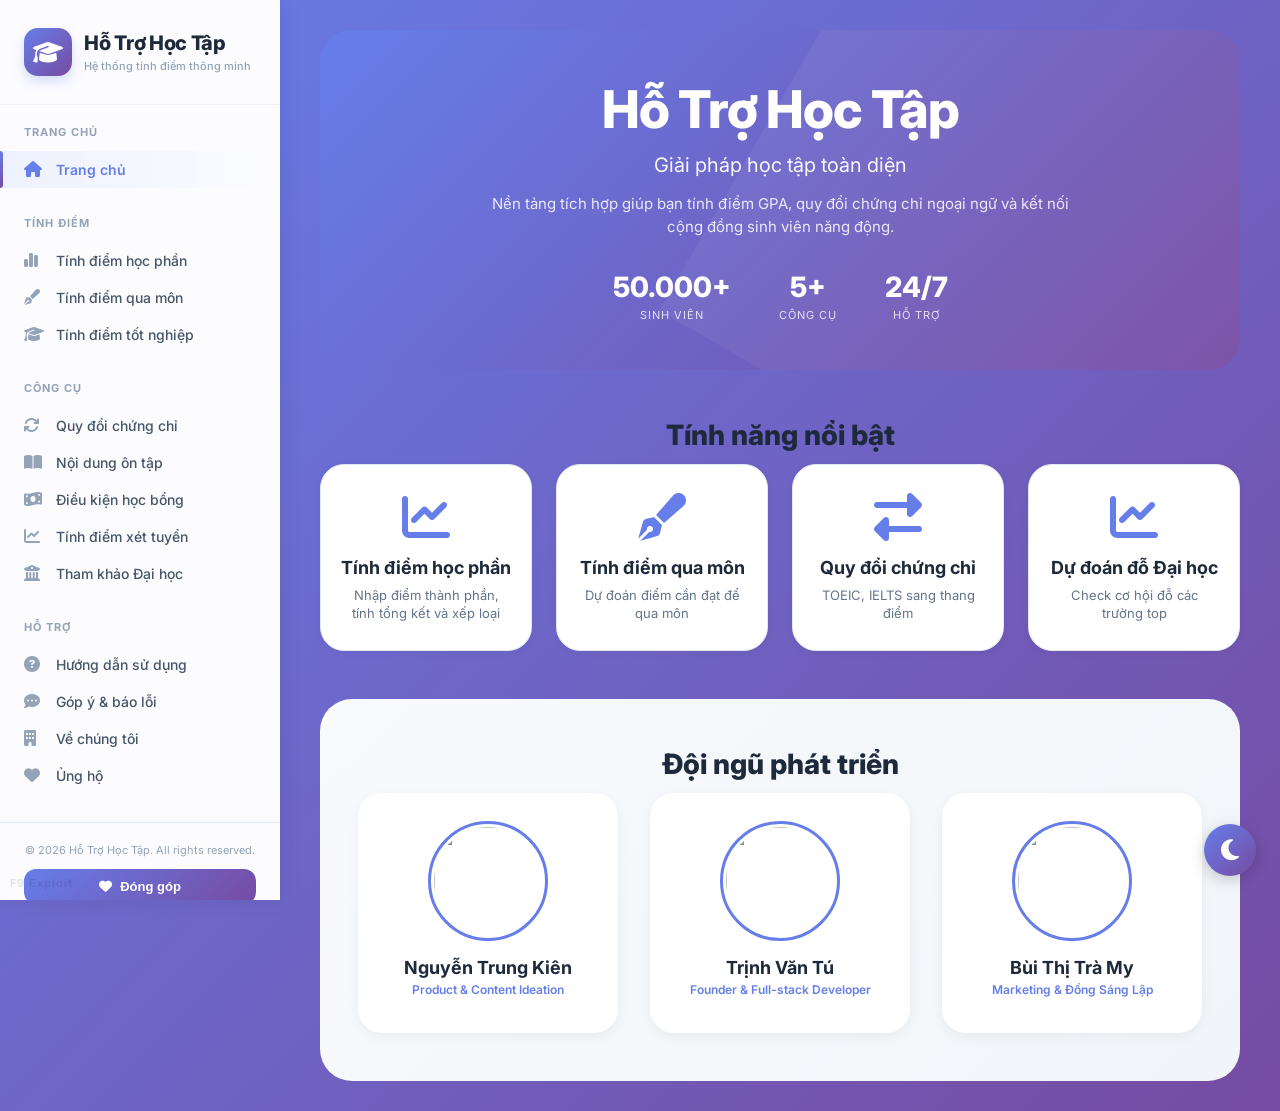
==== index.html @ 331f1c13 "Add files via upload" ====
<!DOCTYPE html>
<html lang="vi">
<head>
    <meta charset="UTF-8">
    <meta name="viewport" content="width=device-width, initial-scale=1.0, user-scalable=yes">
    <title>Hỗ Trợ Học Tập - Hệ thống tính điểm thông minh</title>
    <link href="https://fonts.googleapis.com/css2?family=Inter:wght@300;400;500;600;700;800&display=swap" rel="stylesheet">
    <link rel="stylesheet" href="https://cdnjs.cloudflare.com/ajax/libs/font-awesome/6.4.0/css/all.min.css">
    <link rel="stylesheet" href="style.css">
</head>
<body>

<button class="dark-mode-toggle" id="darkModeToggle">
    <i class="fas fa-moon"></i>
    <i class="fas fa-sun" style="display: none;"></i>
</button>

<div class="mobile-header">
    <button class="hamburger" id="hamburgerBtn"><span></span><span></span><span></span></button>
    <div class="mobile-logo">Hỗ Trợ Học Tập</div>
    <div class="mobile-placeholder"></div>
</div>
<div class="mobile-overlay" id="mobileOverlay"></div>

<div class="app-container">
    <aside class="sidebar">
        <div class="close-sidebar" id="closeSidebar">✕</div>
        <div class="logo">
            <div class="logo-icon"><i class="fas fa-graduation-cap"></i></div>
            <div class="logo-text">
                <h1>Hỗ Trợ Học Tập</h1>
                <p class="logo-sub">Hệ thống tính điểm thông minh</p>
            </div>
        </div>
        
        <div class="nav-group">
            <div class="nav-group-title">TRANG CHỦ</div>
            <nav class="nav-menu">
                <a class="nav-item active" data-tab="tab-home"><span class="nav-icon"><i class="fas fa-home"></i></span><span>Trang chủ</span></a>
            </nav>
        </div>
        <div class="nav-group">
            <div class="nav-group-title">TÍNH ĐIỂM</div>
            <nav class="nav-menu">
                <a class="nav-item" data-tab="tab-hocphan"><span class="nav-icon"><i class="fas fa-chart-simple"></i></span><span>Tính điểm học phần</span></a>
                <a class="nav-item" data-tab="tab-quamon"><span class="nav-icon"><i class="fas fa-pen-fancy"></i></span><span>Tính điểm qua môn</span></a>
                <a class="nav-item" data-tab="tab-totnghiep"><span class="nav-icon"><i class="fas fa-graduation-cap"></i></span><span>Tính điểm tốt nghiệp</span></a>
            </nav>
        </div>
        <div class="nav-group">
            <div class="nav-group-title">CÔNG CỤ</div>
            <nav class="nav-menu">
                <a class="nav-item" data-tab="tab-quydoi"><span class="nav-icon"><i class="fas fa-arrows-rotate"></i></span><span>Quy đổi chứng chỉ</span></a>
                <a class="nav-item" data-tab="tab-ontap"><span class="nav-icon"><i class="fas fa-book-open"></i></span><span>Nội dung ôn tập</span></a>
                <a class="nav-item" data-tab="tab-hocbong"><span class="nav-icon"><i class="fas fa-money-bill-wave"></i></span><span>Điều kiện học bổng</span></a>
                <a class="nav-item" data-tab="tab-dudoan"><span class="nav-icon"><i class="fas fa-chart-line"></i></span><span>Tính điểm xét tuyển</span></a>
                <a class="nav-item" data-tab="tab-daihoc"><span class="nav-icon"><i class="fas fa-university"></i></span><span>Tham khảo Đại học</span></a>
            </nav>
        </div>
        <div class="nav-group">
            <div class="nav-group-title">HỖ TRỢ</div>
            <nav class="nav-menu">
                <a class="nav-item" data-tab="tab-huongdan"><span class="nav-icon"><i class="fas fa-question-circle"></i></span><span>Hướng dẫn sử dụng</span></a>
                <a class="nav-item" data-tab="tab-gopy"><span class="nav-icon"><i class="fas fa-comment-dots"></i></span><span>Góp ý & báo lỗi</span></a>
                <a class="nav-item" data-tab="tab-vechungtoi"><span class="nav-icon"><i class="fas fa-building"></i></span><span>Về chúng tôi</span></a>
                <a class="nav-item" data-tab="tab-ungho"><span class="nav-icon"><i class="fas fa-heart"></i></span><span>Ủng hộ</span></a>
            </nav>
        </div>
        <div class="sidebar-footer">
            <div class="footer-copyright">© 2026 Hỗ Trợ Học Tập. All rights reserved.</div>
            <button class="btn-donate-sidebar" onclick="alert('💖 Cảm ơn bạn đã ủng hộ!')"><i class="fas fa-heart"></i> Đóng góp</button>
        </div>
    </aside>

    <main class="main-content">
        <!-- TAB HOME -->
        <div id="tab-home" class="tab-content active">
            <div class="hero-section">
                <h1 class="hero-title">Hỗ Trợ Học Tập</h1>
                <p class="hero-subtitle">Giải pháp học tập toàn diện</p>
                <p class="hero-desc">Nền tảng tích hợp giúp bạn tính điểm GPA, quy đổi chứng chỉ ngoại ngữ và kết nối cộng đồng sinh viên năng động.</p>
                <div class="hero-stats">
                    <div class="stat-item"><div class="stat-number">50.000+</div><div class="stat-label">SINH VIÊN</div></div>
                    <div class="stat-item"><div class="stat-number">5+</div><div class="stat-label">CÔNG CỤ</div></div>
                    <div class="stat-item"><div class="stat-number">24/7</div><div class="stat-label">HỖ TRỢ</div></div>
                </div>
            </div>
            
            <div class="features-section">
                <h2 class="section-title-center">Tính năng nổi bật</h2>
                <div class="features-grid">
                    <div class="feature-card" data-tab-link="tab-hocphan"><div class="feature-icon"><i class="fas fa-chart-line"></i></div><h3>Tính điểm học phần</h3><p>Nhập điểm thành phần, tính tổng kết và xếp loại</p></div>
                    <div class="feature-card" data-tab-link="tab-quamon"><div class="feature-icon"><i class="fas fa-pen-fancy"></i></div><h3>Tính điểm qua môn</h3><p>Dự đoán điểm cần đạt để qua môn</p></div>
                    <div class="feature-card" data-tab-link="tab-quydoi"><div class="feature-icon"><i class="fas fa-exchange-alt"></i></div><h3>Quy đổi chứng chỉ</h3><p>TOEIC, IELTS sang thang điểm</p></div>
                    <div class="feature-card" data-tab-link="tab-dudoan"><div class="feature-icon"><i class="fas fa-chart-line"></i></div><h3>Dự đoán đỗ Đại học</h3><p>Check cơ hội đỗ các trường top</p></div>
                </div>
            </div>

            <div class="team-section">
                <h2 class="section-title-center">Đội ngũ phát triển</h2>
                <div class="team-grid">
                    <div class="team-card"><img src="https://scontent.fhan15-1.fna.fbcdn.net/v/t39.30808-1/651175714_907260288891613_7156699205291040253_n.jpg?stp=dst-jpg_s200x200_tt6&_nc_cat=102&ccb=1-7&_nc_sid=e99d92&_nc_ohc=cDFGYHRo7zMQ7kNvwFWe05y&_nc_oc=AdoKJVDtwB7TUMMZxAQOSkPeuN4TIeoB0mQxudZhAWpXb3w4FaXOjX_Zp3VVHfDMgrIcojG8fZqZGlQ_qDa5zwjU&_nc_zt=24&_nc_ht=scontent.fhan15-1.fna&_nc_gid=YRfQVCq3AUZjl-p7z-kW3Q&_nc_ss=7b2a8&oh=00_Af7ePcZ5vEPfOSiX1-lakQ_IbRtu5iEgorM0egfWOSjyFQ&oe=69FCE186" class="team-avatar-img"><h3>Nguyễn Trung Kiên</h3><p class="team-role">Product & Content Ideation</p></div>
                    <div class="team-card"><img src="https://cdn.phototourl.com/free/2026-05-07-7763f5a0-f305-4ffc-bb71-c54b46a87729.jpg" class="team-avatar-img"><h3>Trịnh Văn Tú</h3><p class="team-role">Founder & Full-stack Developer</p></div>
                    <div class="team-card"><img src="https://cdn.phototourl.com/free/2026-05-07-f47d9032-4646-4d29-932b-0c3a649940a7.jpg" class="team-avatar-img"><h3>Bùi Thị Trà My</h3><p class="team-role">Marketing & Đồng Sáng Lập</p></div>
                </div>
            </div>
        </div>

        <!-- TAB TÍNH ĐIỂM HỌC PHẦN -->
        <div id="tab-hocphan" class="tab-content">
            <div class="content-card">
                <h2 class="section-title"><i class="fas fa-chart-simple"></i> Tính điểm học phần</h2>
                <div class="form-row"><div class="form-group"><label class="form-label">Chọn thang điểm</label><select class="form-select" id="hocphanGradeScale"><option value="9">Thang điểm 9 cấp</option><option value="5">Thang điểm 5 cấp</option><option value="3">Thang điểm 3 cấp</option></select></div></div>
                <table class="score-table"><thead><tr><th>Loại điểm</th><th>Trọng số</th><th>Điểm (0-10)</th><th>Đóng góp</th></tr></thead><tbody id="hocphanTableBody"><tr><td>Điểm 1</td><td class="weight-cell-hp">5%</td><td><input type="number" step="0.1" min="0" max="10" class="score-input-hp" data-index="0"></td><td class="contribution-cell-hp">-</td></tr><tr><td>Điểm 2</td><td class="weight-cell-hp">5%</td><td><input type="number" step="0.1" min="0" max="10" class="score-input-hp" data-index="1"></td><td class="contribution-cell-hp">-</td></tr><tr><td>Điểm 3</td><td class="weight-cell-hp">30%</td><td><input type="number" step="0.1" min="0" max="10" class="score-input-hp" data-index="2"></td><td class="contribution-cell-hp">-</td></tr><tr><td>Điểm 4</td><td class="weight-cell-hp">60%</td><td><input type="number" step="0.1" min="0" max="10" class="score-input-hp" data-index="3"></td><td class="contribution-cell-hp">-</td></tr></tbody></table>
                <button class="btn-reset" id="resetHocPhanBtn"><i class="fas fa-undo-alt"></i> Đặt lại</button>
                <div class="result-container"><div class="result-card"><div class="result-label">Điểm tổng kết</div><div class="result-value" id="hocphanFinalScore">--</div></div><div class="result-card"><div class="result-label">Xếp loại</div><div class="result-value" id="hocphanGradeLetter">--</div></div><div class="result-card"><div class="result-label">Thang điểm 4</div><div class="result-value" id="hocphanGrade4">--</div></div></div>
                <div class="warning-message" id="hpWarningMsg"></div>
                <div class="reference-table"><h4>Thang đang dùng</h4><table class="grade-reference"><thead><tr><th>Khoảng</th><th>Chữ</th><th>Thang 4</th></tr></thead><tbody id="hocphanGradeTableBody"></tbody></table></div>
            </div>
        </div>

        <!-- TAB TÍNH ĐIỂM QUA MÔN -->
        <div id="tab-quamon" class="tab-content">
            <div class="content-card">
                <h2 class="section-title"><i class="fas fa-pen-fancy"></i> Tính điểm qua môn</h2>
                <div class="form-row"><div class="form-group"><label class="form-label">Chọn cấu trúc trọng số</label><select class="form-select" id="weightStructure"><option value="5,5,30,60">5 - 5 - 30 - 60</option><option value="10,10,30,50">10 - 10 - 30 - 50</option><option value="15,15,30,40">15 - 15 - 30 - 40</option><option value="20,20,20,40">20 - 20 - 20 - 40</option></select></div></div>
                <table class="score-table"><thead><tr><th>Loại điểm</th><th>Trọng số</th><th>Điểm (0-10)</th><th>Đóng góp</th></tr></thead><tbody><tr><td>Điểm 1</td><td class="weight-cell">5%</td><td><input type="number" step="0.1" min="0" max="10" class="score-input" data-index="0"></td><td class="contribution-cell">-</td></tr><tr><td>Điểm 2</td><td class="weight-cell">5%</td><td><input type="number" step="0.1" min="0" max="10" class="score-input" data-index="1"></td><td class="contribution-cell">-</td></tr><tr><td>Điểm 3</td><td class="weight-cell">30%</td><td><input type="number" step="0.1" min="0" max="10" class="score-input" data-index="2"></td><td class="contribution-cell">-</td></tr><tr><td>Điểm cuối kỳ</td><td class="weight-cell">60%</td><td><input type="number" step="0.1" min="0" max="10" class="score-input" data-index="3"></td><td class="contribution-cell">-</td></tr></tbody></table>
                <button class="btn-reset" id="resetBtn"><i class="fas fa-undo-alt"></i> Đặt lại</button>
                <div class="result-container"><div class="result-card"><div class="result-label">Điểm tổng kết</div><div class="result-value" id="finalScore">--</div></div><div class="result-card"><div class="result-label">Xếp loại</div><div class="result-value" id="gradeLetter">--</div></div><div class="result-card"><div class="result-label">Thang điểm 4</div><div class="result-value" id="grade4">--</div></div></div>
                <div class="reference-table"><h4>Thang điểm tham khảo</h4><table class="grade-reference"><thead><tr><th>Khoảng</th><th>Chữ</th><th>Thang 4</th></tr></thead><tbody id="gradeTableBody"></tbody></table></div>
                <div class="ad-section"><p><i class="fas fa-code"></i> Được phát triển bởi F9 Exploit Team</p></div>
            </div>
        </div>

        <!-- TAB TÍNH ĐIỂM TỐT NGHIỆP -->
        <div id="tab-totnghiep" class="tab-content">
            <div class="content-card">
                <h2 class="section-title"><i class="fas fa-graduation-cap"></i> Tính điểm tốt nghiệp</h2>
                <div class="info-box"><i class="fas fa-info-circle"></i> Hệ thống xét tốt nghiệp theo tín chỉ tích lũy</div>
                <div class="form-row"><div class="form-group"><label>Số tín chỉ đã tích lũy</label><input type="number" id="accumulatedCredits" class="form-input" placeholder="VD: 120"></div><div class="form-group"><label>Điểm TB tích lũy</label><input type="number" step="0.01" id="accumulatedGPA" class="form-input" placeholder="VD: 3.2"></div><div class="form-group"><label>Số tín chỉ còn lại</label><input type="number" id="remainingCredits" class="form-input" placeholder="VD: 30"></div><div class="form-group"><label>Điểm dự kiến các môn còn lại</label><input type="number" step="0.1" id="expectedScore" class="form-input" placeholder="0-10"></div></div>
                <button class="btn-calculate" id="calcGraduationBtn"><i class="fas fa-calculator"></i> Tính điểm tốt nghiệp</button>
                <div class="graduation-result"><div class="result-row">Điểm tốt nghiệp dự kiến: <strong id="graduationScore">--</strong></div><div class="result-row">Xếp loại tốt nghiệp: <strong id="graduationRank">--</strong></div></div>
            </div>
        </div>

        <!-- TAB QUY ĐỔI CHỨNG CHỈ -->
        <div id="tab-quydoi" class="tab-content">
            <div class="content-card">
                <h2 class="section-title"><i class="fas fa-exchange-alt"></i> Quy đổi chứng chỉ</h2>
                <div class="form-row"><div class="form-group"><label>Từ loại chứng chỉ</label><select id="fromCert" class="form-select"><option value="toeic">TOEIC</option><option value="ielts">IELTS</option></select></div><div class="form-group"><label>Điểm số</label><input type="number" id="certScore" class="form-input" placeholder="Nhập điểm"></div></div>
                <button class="btn-convert" id="convertBtn"><i class="fas fa-sync-alt"></i> Quy đổi</button>
                <div class="convert-result" id="convertResult" style="margin-top: 20px;"></div>
            </div>
        </div>

        <!-- TAB NỘI DUNG ÔN TẬP -->
        <div id="tab-ontap" class="tab-content">
            <div class="content-card">
                <h2 class="section-title"><i class="fas fa-book-open"></i> Nội dung ôn tập</h2>
                <div class="subject-grid"><div class="subject-item"><div class="subject-icon"><i class="fas fa-calculator"></i></div><h3>Toán cao cấp</h3><p>Đạo hàm, tích phân, ma trận</p><button class="btn-view" data-syllabus="math">Xem đề cương</button></div><div class="subject-item"><div class="subject-icon"><i class="fab fa-python"></i></div><h3>Lập trình Python</h3><p>Cú pháp, OOP, thư viện</p><button class="btn-view" data-syllabus="python">Xem đề cương</button></div><div class="subject-item"><div class="subject-icon"><i class="fas fa-network-wired"></i></div><h3>Mạng máy tính</h3><p>OSI, TCP/IP, routing</p><button class="btn-view" data-syllabus="network">Xem đề cương</button></div></div>
            </div>
        </div>

        <!-- TAB ĐIỀU KIỆN HỌC BỔNG -->
        <div id="tab-hocbong" class="tab-content">
            <div class="content-card">
                <h2 class="section-title"><i class="fas fa-money-bill-wave"></i> Điều kiện học bổng</h2>
                <div class="form-row"><div class="form-group"><label>Nhập GPA của bạn</label><input type="number" step="0.1" id="gpaFilter" class="form-input" placeholder="VD: 3.2"></div></div>
                <button class="btn-submit" id="checkScholarshipBtn"><i class="fas fa-search"></i> Kiểm tra học bổng</button>
                <div id="scholarshipResult" style="margin-top: 20px;"></div>
            </div>
        </div>

         <!-- TAB DỰ ĐOÁN ĐẠI HỌC - TỰ ĐỘNG HIỆN TỈ LỆ -->
<div id="tab-dudoan" class="tab-content">
    <div class="content-card">
        <h2 class="section-title"><i class="fas fa-chart-line"></i> 🔮 Dự đoán đỗ Đại học 2026</h2>
        <div class="info-box"><i class="fas fa-bolt"></i> Nhập điểm thi của bạn → Hệ thống sẽ tự động tính tỉ lệ đỗ cho từng ngành</div>
        
        <div class="form-row">
            <div class="form-group">
                <label class="form-label"><i class="fas fa-university"></i> Chọn khu vực</label>
                <select id="filterRegion" class="form-select">
                    <option value="all">🌍 Tất cả</option>
                    <option value="mb">🏔️ Miền Bắc</option>
                    <option value="mt">🏖️ Miền Trung</option>
                    <option value="mn">🌴 Miền Nam</option>
                </select>
            </div>
            <div class="form-group">
                <label class="form-label"><i class="fas fa-search"></i> Chọn trường đại học</label>
                <select id="filterUniversity" class="form-select">
                    <option value="all">-- Chọn trường --</option>
                </select>
            </div>
            <div class="form-group">
                <label class="form-label"><i class="fas fa-chart-simple"></i> Điểm thi của bạn (thang 30)</label>
                <input type="number" id="userScore" step="0.1" class="form-input" placeholder="VD: 28.5" value="">
            </div>
        </div>
        
        <div class="form-row">
            <div class="form-group">
                <label class="form-label"><i class="fas fa-calendar"></i> Năm tham khảo</label>
                <select id="admissionYear" class="form-select">
                    <option value="2025">Năm 2025</option>
                    <option value="2024">Năm 2024</option>
                    <option value="2023">Năm 2023</option>
                </select>
            </div>
            <div class="form-group">
                <label class="form-label"><i class="fas fa-robot"></i> Phương thức xét tuyển</label>
                <select id="admissionType" class="form-select">
                    <option value="THPT">Xét điểm THPT (thang 30)</option>
                    <option value="HSA">Xét HSA (thang 150)</option>
                    <option value="TSA">Xét TSA (thang 100)</option>
                </select>
            </div>
            <div class="form-group">
                <label class="form-label"><i class="fas fa-sliders-h"></i> Độ nhạy dự đoán</label>
                <select id="sensitivity" class="form-select">
                    <option value="strict">🔴 Nghiêm ngặt (khó đỗ hơn)</option>
                    <option value="normal" selected="selected">🟡 Bình thường</option>
                    <option value="loose">🟢 Thoáng (dễ đỗ hơn)</option>
                </select>
            </div>
        </div>
        
        <!-- Hiển thị kết quả theo thời gian thực -->
        <div id="predictionResult" style="margin-top: 24px;">
            <div class="result-header" style="background: linear-gradient(135deg, #667eea, #764ba2); padding: 15px 20px; border-radius: 20px; color: white; margin-bottom: 20px;">
                <div style="display: flex; justify-content: space-between; align-items: center; flex-wrap: wrap;">
                    <div>
                        <i class="fas fa-chart-line" style="font-size: 24px; margin-right: 10px;"></i>
                        <span style="font-weight: 600;">KẾT QUẢ DỰ ĐOÁN</span>
                    </div>
                    <div id="scoreDisplayHeader">
                        <i class="fas fa-star"></i> Chưa nhập điểm
                    </div>
                </div>
            </div>
            <div id="predictionList" class="prediction-list">
                <div style="text-align: center; padding: 40px; color: #94a3b8;">
                    <i class="fas fa-magic" style="font-size: 48px; margin-bottom: 15px; display: block;"></i>
                    Vui lòng chọn trường và nhập điểm để xem dự đoán
                </div>
            </div>
        </div>
        
        <div class="tip-box" style="margin-top: 16px;">
            <i class="fas fa-info-circle"></i> 
            💡 <strong>Hướng dẫn:</strong> Chọn trường → Nhập điểm → Hệ thống tự động tính tỉ lệ đỗ cho tất cả ngành.<br>
            📊 <strong>Tỉ lệ đỗ được tính dựa trên:</strong> Chênh lệch điểm, độ khó của ngành, và xu hướng điểm chuẩn các năm.
        </div>
        </div>
        </div>
        <!-- TAB THAM KHẢO ĐẠI HỌC -->
        <div id="tab-daihoc" class="tab-content">
            <div class="content-card">
                <h2 class="section-title"><i class="fas fa-university"></i> Tham khảo điểm chuẩn Đại học</h2>
                <div class="form-row"><div class="form-group"><label>Tìm kiếm trường</label><input type="text" id="searchTruong" class="form-input" placeholder="Nhập tên trường..."></div><div class="form-group"><label>Khu vực</label><select id="filterKhuVuc" class="form-select"><option value="all">Tất cả</option><option value="mb">Miền Bắc</option><option value="mt">Miền Trung</option><option value="mn">Miền Nam</option></select></div></div>
                <div class="school-list" id="schoolList"></div>
                <div id="schoolDetail" style="display: none;"><div class="detail-header"><button class="btn-back" id="backToList"><i class="fas fa-arrow-left"></i> Quay lại</button><h3 id="detailSchoolName" style="margin-top: 8px;"></h3></div><div id="detailContent"></div></div>
            </div>
        </div>

        <!-- TAB HƯỚNG DẪN -->
        <div id="tab-huongdan" class="tab-content">
            <div class="content-card">
                <h2 class="section-title"><i class="fas fa-question-circle"></i> Hướng dẫn sử dụng</h2>
                <div class="guide-content"><h3>📖 Hướng dẫn nhanh</h3><ol><li><i class="fas fa-check-circle" style="color: #10b981;"></i> Chọn thang điểm phù hợp</li><li><i class="fas fa-check-circle" style="color: #10b981;"></i> Nhập điểm vào các ô tương ứng</li><li><i class="fas fa-check-circle" style="color: #10b981;"></i> Hệ thống sẽ tự động tính kết quả</li></ol><div class="tip-box"><i class="fas fa-lightbulb"></i> Bấm "Đặt lại" để xóa toàn bộ điểm đã nhập</div></div>
            </div>
        </div>

        <!-- TAB GÓP Ý -->
        <div id="tab-gopy" class="tab-content">
            <div class="content-card">
                <h2 class="section-title"><i class="fas fa-comment-dots"></i> Góp ý & báo lỗi</h2>
                <div class="feedback-form"><div class="form-group"><label>Họ tên (tùy chọn)</label><input type="text" id="fbName" class="form-input" placeholder="Nhập họ tên của bạn"></div><div class="form-group"><label>Email <span style="color: #ef4444;">*</span></label><input type="email" id="fbEmail" class="form-input" placeholder="your@email.com"></div><div class="form-group"><label>Loại phản hồi</label><select id="fbType" class="form-select"><option>Góp ý cải thiện</option><option>Báo lỗi hệ thống</option><option>Đề xuất tính năng</option></select></div><div class="form-group"><label>Nội dung <span style="color: #ef4444;">*</span></label><textarea id="fbContent" rows="4" class="form-textarea" placeholder="Vui lòng mô tả chi tiết..."></textarea></div><button class="btn-submit" id="sendFeedbackBtn"><i class="fas fa-paper-plane"></i> Gửi góp ý</button></div>
            </div>
        </div>

        <!-- TAB VỀ CHÚNG TÔI -->
        <div id="tab-vechungtoi" class="tab-content">
            <div class="content-card">
                <h2 class="section-title"><i class="fas fa-building"></i> Về chúng tôi</h2>
                <div class="about-content"><div class="about-logo"><i class="fas fa-graduation-cap"></i> Hỗ Trợ Học Tập</div><p>Hệ thống tính điểm và hỗ trợ học tập dành cho sinh viên Việt Nam.</p><p>Với sứ mệnh giúp sinh viên dễ dàng theo dõi kết quả học tập, dự báo điểm và tối ưu lộ trình học.</p><div class="team-info"><h4>📞 Liên hệ với chúng tôi</h4><a href="mailto:trinhvantu1210@gmail.com" class="contact-link"><div class="contact-item"><span class="contact-icon"><i class="fas fa-envelope"></i></span><span><strong>Email:</strong> trinhvantu1210@gmail.com</span></div></a><a href="https://zalo.me/0374145003" target="_blank" class="contact-link"><div class="contact-item"><span class="contact-icon"><i class="fab fa-snapchat"></i></span><span><strong>Zalo:</strong> 0374.145.003</span></div></a><a href="tel:0769100185" class="contact-link"><div class="contact-item"><span class="contact-icon"><i class="fas fa-phone"></i></span><span><strong>Điện thoại:</strong> 0769.100.185</span></div></a></div><div class="dev-info"><p><i class="fas fa-code"></i> Phát triển bởi <strong>F9 Team</strong></p><p>© 2026 Hỗ Trợ Học Tập - All rights reserved</p></div></div>
            </div>
        </div>

        <!-- TAB ỦNG HỘ - CHỈ HIỆN QR -->
        <div id="tab-ungho" class="tab-content">
            <div class="content-card">
                <h2 class="section-title"><i class="fas fa-heart"></i> Ủng hộ phát triển</h2>
                <div class="donate-content">
                    <div class="donate-icon"><i class="fas fa-hand-holding-heart"></i></div>
                    <p>Ủng hộ chúng tôi để phát triển thêm nhiều tính năng mới!</p>
                    <p style="font-size: 13px; color: #666; margin-top: 8px;">Mọi đóng góp của bạn sẽ giúp duy trì và phát triển hệ thống tốt hơn 💖</p>
                    
                    <div class="donate-buttons">
                        <button class="btn-donate-qr" onclick="showQRCodeInTab('momo')"><i class="fas fa-mobile-alt"></i> Momo</button>
                        <button class="btn-donate-qr" onclick="showQRCodeInTab('bank')"><i class="fas fa-university"></i> Chuyển khoản</button>
                        <button class="btn-donate-qr" onclick="showQRCodeInTab('viettelpay')"><i class="fas fa-phone"></i> ViettelPay</button>
                    </div>
                    
                    <div id="qrDisplayArea" style="display: none; margin-top: 24px; padding: 20px; background: #f8fafc; border-radius: 20px; animation: fadeInUp 0.3s ease;">
                        <div style="text-align: center;">
                            <img id="qrCodeImageTab" src="" alt="QR Code" style="width: 220px; height: 220px; object-fit: contain; margin: 10px auto; border-radius: 16px;">
                            <p id="qrInfoTab" style="margin-top: 15px; font-size: 13px; color: #64748b;"></p>
                        </div>
                    </div>
                </div>
            </div>
        </div>
    </main>
</div>

<div id="syllabusModal" class="modal"><div class="modal-content"><span class="close-modal">&times;</span><div id="modalContent"></div></div></div>
<!-- MODAL WELCOME POPUP -->
<div id="welcomeModal" class="welcome-modal">
    <div class="welcome-modal-content">
        <button class="welcome-close" onclick="closeWelcome()">&times;</button>
        <div class="welcome-icon">
            <i class="fas fa-graduation-cap"></i>
        </div>
        <h2>Chào mừng bạn đến với</h2>
        <h1 class="welcome-title">Hỗ Trợ Học Tập</h1>
        <p class="welcome-desc">Hệ thống tính điểm thông minh dành cho sinh viên Việt Nam</p>
        
        <div class="welcome-features">
            <div class="welcome-feature">
                <i class="fas fa-chart-line"></i>
                <span>Tính điểm học phần</span>
            </div>
            <div class="welcome-feature">
                <i class="fas fa-exchange-alt"></i>
                <span>Quy đổi chứng chỉ</span>
            </div>
            <div class="welcome-feature">
                <i class="fas fa-university"></i>
                <span>Dự đoán đỗ Đại học</span>
            </div>
            <div class="welcome-feature">
                <i class="fas fa-moon"></i>
                <span>Chế độ tối</span>
            </div>
        </div>
        
        <div class="welcome-buttons">
            <button class="welcome-btn primary" onclick="closeWelcome()">
                <i class="fas fa-rocket"></i> Bắt đầu trải nghiệm
            </button>
            <button class="welcome-btn secondary" onclick="dontShowAgain()">
                <i class="fas fa-check-circle"></i> Không hiển thị lại
            </button>
        </div>
        
        <p class="welcome-note">✨ Công cụ miễn phí dành cho sinh viên</p>
    </div>
</div>
<script src="data.js"></script>
<script src="script.js"></script>

</body>

</html>
---- style.css ----
* {
    margin: 0;
    padding: 0;
    box-sizing: border-box;
}

body {
    font-family: 'Inter', sans-serif;
    background: linear-gradient(135deg, #667eea 0%, #764ba2 100%);
    min-height: 100vh;
    overflow-x: hidden;
}

.app-container {
    display: flex;
    min-height: 100vh;
}

/* ========= SIDEBAR ========= */
.sidebar {
    width: 280px;
    background: rgba(255, 255, 255, 0.98);
    backdrop-filter: blur(10px);
    box-shadow: 2px 0 20px rgba(0, 0, 0, 0.08);
    display: flex;
    flex-direction: column;
    position: fixed;
    height: 100vh;
    overflow-y: auto;
    z-index: 100;
    transition: all 0.3s ease;
}

.sidebar .logo {
    display: flex;
    align-items: center;
    gap: 12px;
    padding: 28px 24px;
    border-bottom: 1px solid #f0f0f0;
    margin-bottom: 20px;
}

.logo-icon {
    width: 48px;
    height: 48px;
    background: linear-gradient(135deg, #667eea, #764ba2);
    border-radius: 14px;
    display: flex;
    align-items: center;
    justify-content: center;
    box-shadow: 0 6px 12px rgba(102, 126, 234, 0.25);
}

.logo-icon i {
    font-size: 24px;
    color: white;
}

.logo-text h1 {
    font-size: 20px;
    font-weight: 800;
    color: #1e293b;
    margin: 0;
    letter-spacing: -0.3px;
}

.logo-text .logo-sub {
    font-size: 11px;
    color: #94a3b8;
    margin-top: 4px;
    font-weight: 500;
}

.nav-group {
    margin-bottom: 28px;
}

.nav-group-title {
    font-size: 11px;
    font-weight: 700;
    color: #94a3b8;
    letter-spacing: 1px;
    padding: 0 24px;
    margin-bottom: 12px;
    text-transform: uppercase;
}

.nav-item {
    display: flex;
    align-items: center;
    gap: 12px;
    padding: 10px 24px;
    color: #475569;
    text-decoration: none;
    font-size: 14px;
    font-weight: 500;
    transition: all 0.2s ease;
    position: relative;
    cursor: pointer;
}

.nav-item i {
    width: 20px;
    font-size: 16px;
    color: #94a3b8;
    transition: all 0.2s;
}

.nav-item:hover {
    background: #f1f5f9;
    color: #667eea;
}

.nav-item:hover i {
    color: #667eea;
}

.nav-item.active {
    background: linear-gradient(90deg, #eef2ff, transparent);
    color: #667eea;
    font-weight: 600;
}

.nav-item.active i {
    color: #667eea;
}

.nav-item.active::before {
    content: '';
    position: absolute;
    left: 0;
    top: 0;
    height: 100%;
    width: 3px;
    background: linear-gradient(135deg, #667eea, #764ba2);
    border-radius: 0 3px 3px 0;
}

.sidebar-footer {
    margin-top: auto;
    padding: 20px 24px;
    border-top: 1px solid #e2e8f0;
}

.footer-copyright {
    font-size: 11px;
    color: #94a3b8;
    text-align: center;
    margin-bottom: 12px;
}

.btn-donate-sidebar {
    width: 100%;
    background: linear-gradient(135deg, #667eea, #764ba2);
    color: white;
    border: none;
    padding: 10px;
    border-radius: 12px;
    font-size: 13px;
    font-weight: 600;
    cursor: pointer;
    transition: all 0.3s;
    display: flex;
    align-items: center;
    justify-content: center;
    gap: 8px;
}

.btn-donate-sidebar:hover {
    transform: translateY(-2px);
    box-shadow: 0 5px 15px rgba(102, 126, 234, 0.3);
}

/* ========= MAIN CONTENT ========= */
.main-content {
    flex: 1;
    margin-left: 280px;
    padding: 30px 40px;
}

/* ========= TAB CONTENT ========= */
.tab-content {
    display: none;
    animation: fadeInUp 0.4s ease;
}

.tab-content.active {
    display: block;
}

@keyframes fadeInUp {
    from {
        opacity: 0;
        transform: translateY(20px);
    }
    to {
        opacity: 1;
        transform: translateY(0);
    }
}

/* ========= CONTENT CARDS ========= */
.content-card {
    background: white;
    border-radius: 24px;
    padding: 32px;
    box-shadow: 0 10px 25px -5px rgba(0, 0, 0, 0.05), 0 8px 10px -6px rgba(0, 0, 0, 0.02);
    transition: transform 0.3s, box-shadow 0.3s;
}

.content-card:hover {
    transform: translateY(-2px);
    box-shadow: 0 20px 40px -12px rgba(0, 0, 0, 0.1);
}

.section-title {
    font-size: 24px;
    font-weight: 700;
    color: #1e293b;
    margin-bottom: 28px;
    padding-bottom: 15px;
    border-bottom: 2px solid #e2e8f0;
    position: relative;
}

.section-title i {
    color: #667eea;
    margin-right: 10px;
}

.section-title::after {
    content: '';
    position: absolute;
    bottom: -2px;
    left: 0;
    width: 70px;
    height: 2px;
    background: linear-gradient(90deg, #667eea, #764ba2);
}

/* ========= FORM STYLES ========= */
.form-row {
    display: grid;
    grid-template-columns: repeat(auto-fit, minmax(250px, 1fr));
    gap: 24px;
    margin-bottom: 32px;
}

.form-group {
    display: flex;
    flex-direction: column;
    gap: 8px;
}

.form-label {
    font-size: 13px;
    font-weight: 600;
    color: #475569;
}

.form-select, .form-input, .form-textarea {
    padding: 12px 16px;
    border: 1.5px solid #e2e8f0;
    border-radius: 14px;
    font-size: 14px;
    font-family: 'Inter', sans-serif;
    transition: all 0.2s;
    background: white;
}

.form-select:focus, .form-input:focus, .form-textarea:focus {
    outline: none;
    border-color: #667eea;
    box-shadow: 0 0 0 3px rgba(102, 126, 234, 0.1);
}

/* ========= TABLE STYLES ========= */
.score-table-container {
    margin: 28px 0;
}

.score-table-container h3 {
    font-size: 16px;
    font-weight: 600;
    color: #334155;
    margin-bottom: 16px;
}

.score-table {
    width: 100%;
    border-collapse: collapse;
    background: white;
    border-radius: 16px;
    overflow: hidden;
    box-shadow: 0 1px 2px rgba(0, 0, 0, 0.05);
}

.score-table th {
    background: #f8fafc;
    padding: 14px 16px;
    font-weight: 600;
    color: #475569;
    font-size: 13px;
    text-align: left;
    border-bottom: 2px solid #e2e8f0;
}

.score-table td {
    padding: 14px 16px;
    border-bottom: 1px solid #f1f5f9;
    font-size: 14px;
    color: #334155;
}

.weight-cell, .weight-cell-hp {
    font-weight: 600;
    color: #667eea;
}

.score-input, .score-input-hp {
    width: 100px;
    padding: 10px 12px;
    border: 1.5px solid #e2e8f0;
    border-radius: 10px;
    font-size: 14px;
    text-align: center;
    transition: all 0.2s;
}

.score-input:focus, .score-input-hp:focus {
    border-color: #667eea;
    box-shadow: 0 0 0 2px rgba(102, 126, 234, 0.2);
    outline: none;
}

.contribution-cell, .contribution-cell-hp {
    font-weight: 600;
    color: #10b981;
}

.btn-reset {
    margin-top: 20px;
    padding: 10px 28px;
    background: #ef4444;
    color: white;
    border: none;
    border-radius: 12px;
    font-size: 14px;
    font-weight: 600;
    cursor: pointer;
    transition: all 0.2s;
}

.btn-reset:hover {
    background: #dc2626;
    transform: translateY(-1px);
    box-shadow: 0 4px 12px rgba(239, 68, 68, 0.3);
}

.btn-calculate, .btn-convert, .btn-submit {
    background: linear-gradient(135deg, #667eea, #764ba2);
    color: white;
    border: none;
    padding: 12px 32px;
    border-radius: 14px;
    font-size: 14px;
    font-weight: 600;
    cursor: pointer;
    transition: all 0.2s;
}

.btn-calculate:hover, .btn-convert:hover, .btn-submit:hover {
    transform: translateY(-1px);
    box-shadow: 0 6px 14px rgba(102, 126, 234, 0.3);
}

.result-container {
    display: grid;
    grid-template-columns: repeat(3, 1fr);
    gap: 20px;
    margin: 30px 0;
}

.result-card {
    background: linear-gradient(135deg, #f8fafc, #f1f5f9);
    border-radius: 20px;
    padding: 20px;
    text-align: center;
    transition: all 0.2s;
}

.result-card:hover {
    transform: translateY(-3px);
    background: linear-gradient(135deg, #eef2ff, #e0e7ff);
}

.result-label {
    font-size: 13px;
    font-weight: 500;
    color: #64748b;
    margin-bottom: 10px;
}

.result-value {
    font-size: 32px;
    font-weight: 800;
    color: #667eea;
}

.reference-table {
    margin-top: 32px;
}

.reference-table h4 {
    font-size: 15px;
    font-weight: 600;
    color: #334155;
    margin-bottom: 16px;
}

.grade-reference {
    width: 100%;
    border-collapse: collapse;
    background: white;
    border-radius: 14px;
    overflow: hidden;
}

.grade-reference th {
    background: #667eea;
    color: white;
    padding: 12px;
    font-weight: 600;
    font-size: 13px;
}

.grade-reference td {
    padding: 10px 12px;
    border-bottom: 1px solid #f1f5f9;
    font-size: 13px;
    color: #475569;
}

.warning-message {
    margin: 16px 0;
    padding: 12px 16px;
    background: #fef3c7;
    border-radius: 12px;
    color: #92400e;
    font-size: 13px;
    text-align: center;
    border-left: 4px solid #f59e0b;
}

.info-box {
    background: #e0f2fe;
    padding: 14px 20px;
    border-radius: 14px;
    margin-bottom: 24px;
    color: #0369a1;
    font-size: 14px;
    font-weight: 500;
    border-left: 4px solid #0ea5e9;
}

.graduation-result {
    margin-top: 24px;
    padding: 20px;
    background: #f8fafc;
    border-radius: 18px;
}

.result-row {
    padding: 8px 0;
    font-size: 15px;
}

.subject-grid {
    display: grid;
    grid-template-columns: repeat(auto-fill, minmax(260px, 1fr));
    gap: 24px;
    margin-top: 20px;
}

.subject-item {
    background: linear-gradient(135deg, #fff, #f8fafc);
    padding: 24px;
    border-radius: 20px;
    text-align: center;
    cursor: pointer;
    transition: all 0.2s;
    border: 1px solid #e2e8f0;
}

.subject-item:hover {
    transform: translateY(-4px);
    box-shadow: 0 12px 24px -8px rgba(0, 0, 0, 0.12);
    border-color: #667eea;
}

.subject-icon i {
    font-size: 48px;
    color: #667eea;
    margin-bottom: 16px;
}

.subject-item h3 {
    font-size: 18px;
    font-weight: 700;
    color: #1e293b;
    margin-bottom: 8px;
}

.subject-item p {
    font-size: 13px;
    color: #64748b;
    margin-bottom: 16px;
}

.btn-view {
    background: #667eea;
    color: white;
    border: none;
    padding: 8px 20px;
    border-radius: 30px;
    font-size: 13px;
    font-weight: 500;
    cursor: pointer;
    transition: all 0.2s;
}

.btn-view:hover {
    background: #5b6fd8;
    transform: translateX(2px);
}

.modal {
    display: none;
    position: fixed;
    top: 0;
    left: 0;
    width: 100%;
    height: 100%;
    background: rgba(0, 0, 0, 0.5);
    justify-content: center;
    align-items: center;
    z-index: 1000;
}

.modal-content {
    background: white;
    padding: 28px;
    border-radius: 24px;
    max-width: 500px;
    width: 90%;
    position: relative;
    animation: scaleIn 0.2s ease;
}

@keyframes scaleIn {
    from { transform: scale(0.95); opacity: 0; }
    to { transform: scale(1); opacity: 1; }
}

.close-modal {
    position: absolute;
    right: 20px;
    top: 15px;
    font-size: 24px;
    cursor: pointer;
    color: #94a3b8;
    transition: all 0.2s;
}

.close-modal:hover {
    color: #ef4444;
}

.ad-section {
    margin-top: 28px;
    background: linear-gradient(90deg, #f8fafc, #f1f5f9);
    border-radius: 18px;
    padding: 20px;
    text-align: center;
    border: 1px solid #e2e8f0;
}

/* ========= HERO SECTION ========= */
.hero-section {
    background: linear-gradient(135deg, #667eea, #764ba2);
    border-radius: 32px;
    padding: 48px 40px;
    margin-bottom: 48px;
    color: white;
    text-align: center;
    position: relative;
    overflow: hidden;
}

.hero-section::before {
    content: '';
    position: absolute;
    top: -50%;
    right: -30%;
    width: 80%;
    height: 200%;
    background: rgba(255, 255, 255, 0.05);
    transform: rotate(30deg);
    pointer-events: none;
}

.hero-title {
    font-size: 52px;
    font-weight: 800;
    margin-bottom: 12px;
    letter-spacing: -1px;
}

.hero-subtitle {
    font-size: 20px;
    opacity: 0.95;
    margin-bottom: 16px;
}

.hero-desc {
    font-size: 15px;
    opacity: 0.85;
    max-width: 600px;
    margin: 0 auto 32px;
    line-height: 1.5;
}

.hero-stats {
    display: flex;
    justify-content: center;
    gap: 48px;
    margin-top: 32px;
}

.stat-item {
    text-align: center;
}

.stat-number {
    font-size: 28px;
    font-weight: 800;
    margin-bottom: 4px;
}

.stat-label {
    font-size: 11px;
    letter-spacing: 1px;
    opacity: 0.8;
}

.features-section {
    margin-bottom: 48px;
}

.section-title-center {
    font-size: 28px;
    font-weight: 800;
    text-align: center;
    color: #1e293b;
    margin-bottom: 12px;
}

.features-grid {
    display: grid;
    grid-template-columns: repeat(4, 1fr);
    gap: 24px;
}

.feature-card {
    background: white;
    padding: 28px 20px;
    border-radius: 24px;
    text-align: center;
    transition: all 0.2s;
    cursor: pointer;
    border: 1px solid #e2e8f0;
    box-shadow: 0 2px 8px rgba(0, 0, 0, 0.04);
}

.feature-card:hover {
    transform: translateY(-4px);
    box-shadow: 0 16px 32px -12px rgba(0, 0, 0, 0.12);
    border-color: #667eea;
}

.feature-icon i {
    font-size: 48px;
    color: #667eea;
    margin-bottom: 16px;
}

.feature-card h3 {
    font-size: 18px;
    font-weight: 700;
    color: #1e293b;
    margin-bottom: 8px;
}

.feature-card p {
    font-size: 13px;
    color: #64748b;
    line-height: 1.4;
}

.team-section {
    background: linear-gradient(135deg, #f8fafc, #f1f5f9);
    border-radius: 32px;
    padding: 48px 32px;
    margin-top: 16px;
}

.team-grid {
    display: flex;
    justify-content: center;
    gap: 32px;
    flex-wrap: wrap;
}

.team-card {
    background: white;
    padding: 28px;
    border-radius: 24px;
    text-align: center;
    transition: all 0.2s;
    width: 260px;
    box-shadow: 0 4px 12px rgba(0, 0, 0, 0.05);
}

.team-card:hover {
    transform: translateY(-5px);
    box-shadow: 0 20px 30px -12px rgba(0, 0, 0, 0.1);
}

.team-avatar-img {
    width: 120px;
    height: 120px;
    border-radius: 50%;
    object-fit: cover;
    margin-bottom: 16px;
    border: 3px solid #667eea;
    padding: 3px;
}

.team-card h3 {
    font-size: 18px;
    font-weight: 700;
    color: #1e293b;
    margin-bottom: 4px;
}

.team-role {
    font-size: 12px;
    color: #667eea;
    font-weight: 600;
    margin-bottom: 8px;
}

.guide-content {
    max-width: 700px;
    margin: 0 auto;
}

.guide-content h3 {
    font-size: 20px;
    font-weight: 700;
    color: #1e293b;
    margin-bottom: 20px;
}

.guide-content ol {
    margin: 20px 0;
    padding-left: 28px;
}

.guide-content li {
    margin: 12px 0;
    line-height: 1.5;
    color: #475569;
}

.tip-box {
    background: #fef3c7;
    padding: 16px 20px;
    border-radius: 16px;
    margin-top: 24px;
    border-left: 4px solid #f59e0b;
}

.about-content {
    text-align: center;
    max-width: 700px;
    margin: 0 auto;
}

.about-logo {
    font-size: 52px;
    font-weight: 800;
    background: linear-gradient(135deg, #667eea, #764ba2);
    -webkit-background-clip: text;
    background-clip: text;
    color: transparent;
    margin-bottom: 20px;
}

.team-info {
    background: linear-gradient(135deg, #f8fafc, #f1f5f9);
    border-radius: 24px;
    padding: 24px;
    margin-top: 28px;
    text-align: left;
}

.team-info h4 {
    text-align: center;
    margin-bottom: 20px;
    color: #1e293b;
    font-size: 18px;
}

.contact-link {
    text-decoration: none;
    display: block;
    margin-bottom: 10px;
}

.contact-item {
    display: flex;
    align-items: center;
    gap: 14px;
    padding: 14px 18px;
    background: white;
    border-radius: 14px;
    transition: all 0.2s;
    color: #334155;
}

.contact-link:hover .contact-item {
    transform: translateX(6px);
    background: linear-gradient(135deg, #eef2ff, #e0e7ff);
}

.contact-icon i {
    font-size: 20px;
    color: #667eea;
    width: 32px;
}

.dev-info {
    margin-top: 28px;
    padding: 20px;
    border-top: 1px solid #e2e8f0;
    color: #94a3b8;
    font-size: 12px;
}

.donate-content {
    text-align: center;
}

.donate-icon {
    font-size: 64px;
    margin-bottom: 20px;
    animation: heartBeat 1.5s infinite;
}

@keyframes heartBeat {
    0%, 100% { transform: scale(1); }
    50% { transform: scale(1.12); }
}

.donate-buttons {
    display: flex;
    gap: 16px;
    justify-content: center;
    flex-wrap: wrap;
    margin: 24px 0;
}

.btn-donate-qr {
    background: linear-gradient(135deg, #667eea, #764ba2);
    color: white;
    border: none;
    padding: 12px 28px;
    border-radius: 40px;
    font-weight: 600;
    cursor: pointer;
    transition: all 0.2s;
    display: inline-flex;
    align-items: center;
    gap: 8px;
}

.btn-donate-qr:hover {
    transform: translateY(-2px);
    box-shadow: 0 8px 20px rgba(102, 126, 234, 0.3);
}

.school-list {
    display: grid;
    grid-template-columns: repeat(auto-fill, minmax(320px, 1fr));
    gap: 20px;
    max-height: 600px;
    overflow-y: auto;
    padding: 4px;
}

.school-card {
    background: white;
    border-radius: 20px;
    padding: 20px;
    cursor: pointer;
    transition: all 0.2s;
    border: 1px solid #e2e8f0;
    position: relative;
}

.school-card:hover {
    transform: translateY(-3px);
    box-shadow: 0 12px 24px -12px rgba(0, 0, 0, 0.12);
    border-color: #667eea;
}

.school-card .badge {
    position: absolute;
    top: 16px;
    right: 16px;
    background: linear-gradient(135deg, #667eea, #764ba2);
    color: white;
    padding: 4px 12px;
    border-radius: 30px;
    font-size: 10px;
    font-weight: 600;
}

.school-card h3 {
    font-size: 16px;
    font-weight: 700;
    color: #1e293b;
    margin-bottom: 8px;
    padding-right: 60px;
}

.school-card .school-location {
    font-size: 12px;
    color: #64748b;
    margin-bottom: 12px;
}

.school-card .school-location i {
    color: #667eea;
    margin-right: 4px;
}

.btn-back {
    background: #f1f5f9;
    border: none;
    padding: 8px 20px;
    border-radius: 30px;
    cursor: pointer;
    font-size: 13px;
    display: inline-flex;
    align-items: center;
    gap: 8px;
    transition: all 0.2s;
}

.btn-back:hover {
    background: #667eea;
    color: white;
}

.diemchuan-table {
    width: 100%;
    border-collapse: collapse;
    font-size: 13px;
    border-radius: 16px;
    overflow: hidden;
}

.diemchuan-table th {
    background: linear-gradient(135deg, #667eea, #764ba2);
    color: white;
    padding: 12px 10px;
    font-weight: 600;
    text-align: center;
}

.diemchuan-table td {
    padding: 10px;
    text-align: center;
    border-bottom: 1px solid #f1f5f9;
}

.co-hoi-cuc-cao { background: linear-gradient(135deg, #10b981, #059669); color: white; border-radius: 30px; padding: 5px 12px; display: inline-block; font-size: 11px; font-weight: 700; }
.co-hoi-cao { background: linear-gradient(135deg, #0ea5e9, #0284c7); color: white; border-radius: 30px; padding: 5px 12px; display: inline-block; font-size: 11px; font-weight: 700; }
.co-hoi-trung-binh { background: linear-gradient(135deg, #f59e0b, #d97706); color: white; border-radius: 30px; padding: 5px 12px; display: inline-block; font-size: 11px; font-weight: 700; }
.co-hoi-thap { background: linear-gradient(135deg, #ef4444, #dc2626); color: white; border-radius: 30px; padding: 5px 12px; display: inline-block; font-size: 11px; font-weight: 700; }

.dark-mode-toggle {
    position: fixed;
    bottom: 24px;
    right: 24px;
    width: 52px;
    height: 52px;
    border-radius: 50%;
    background: linear-gradient(135deg, #667eea, #764ba2);
    border: none;
    color: white;
    font-size: 24px;
    cursor: pointer;
    z-index: 999;
    box-shadow: 0 4px 15px rgba(0, 0, 0, 0.2);
    transition: all 0.2s;
    display: flex;
    align-items: center;
    justify-content: center;
}

.dark-mode-toggle:hover {
    transform: scale(1.08);
}

.mobile-header, .close-sidebar, .mobile-overlay { display: none; }

/* ========= DARK MODE ========= */
body.dark-mode {
    background: #0f172a;
}

body.dark-mode .sidebar {
    background: #1e293b;
}

body.dark-mode .sidebar .logo {
    border-bottom-color: #334155;
}

body.dark-mode .logo-text h1 {
    color: #f1f5f9;
}

body.dark-mode .nav-group-title {
    color: #64748b;
}

body.dark-mode .nav-item {
    color: #94a3b8;
}

body.dark-mode .nav-item:hover {
    background: #334155;
    color: #a5b4fc;
}

body.dark-mode .nav-item.active {
    background: linear-gradient(90deg, #334155, transparent);
    color: #a5b4fc;
}

body.dark-mode .content-card {
    background: #1e293b;
}

body.dark-mode .section-title {
    color: #f1f5f9;
    border-bottom-color: #334155;
}

body.dark-mode .form-label {
    color: #cbd5e1;
}

body.dark-mode .form-select, body.dark-mode .form-input {
    background: #334155;
    border-color: #475569;
    color: #f1f5f9;
}

body.dark-mode .score-table th {
    background: #0f172a;
    color: #cbd5e1;
}

body.dark-mode .score-table td {
    border-bottom-color: #334155;
    color: #cbd5e1;
}

body.dark-mode .result-card {
    background: #334155;
}

body.dark-mode .result-label {
    color: #94a3b8;
}

body.dark-mode .grade-reference td {
    border-bottom-color: #334155;
    color: #cbd5e1;
}

body.dark-mode .feature-card {
    background: #1e293b;
    border-color: #334155;
}

body.dark-mode .feature-card h3 {
    color: #f1f5f9;
}

body.dark-mode .feature-card p {
    color: #94a3b8;
}

body.dark-mode .team-section {
    background: #0f172a;
}

body.dark-mode .team-card {
    background: #1e293b;
}

body.dark-mode .team-card h3 {
    color: #f1f5f9;
}

body.dark-mode .info-box {
    background: #1e3a5f;
    color: #7dd3fc;
}

body.dark-mode .warning-message {
    background: #422006;
    color: #fcd34d;
}

body.dark-mode .sidebar-footer {
    border-top-color: #334155;
}

body.dark-mode .btn-donate-qr {
    background: linear-gradient(135deg, #818cf8, #a78bfa);
}

/* ========= RESPONSIVE ========= */
@media (max-width: 1024px) {
    .features-grid {
        grid-template-columns: repeat(2, 1fr);
    }
}

@media (max-width: 768px) {
    .mobile-header {
        display: flex;
        justify-content: space-between;
        align-items: center;
        padding: 14px 20px;
        background: white;
        position: sticky;
        top: 0;
        z-index: 1001;
        box-shadow: 0 2px 12px rgba(0, 0, 0, 0.08);
    }

    body.dark-mode .mobile-header {
        background: #1e293b;
    }

    .mobile-logo {
        font-size: 18px;
        font-weight: 800;
        background: linear-gradient(135deg, #667eea, #764ba2);
        -webkit-background-clip: text;
        background-clip: text;
        color: transparent;
    }

    .hamburger {
        width: 30px;
        height: 24px;
        background: none;
        border: none;
        display: flex;
        flex-direction: column;
        justify-content: space-between;
        cursor: pointer;
    }

    .hamburger span {
        display: block;
        width: 100%;
        height: 3px;
        background: #667eea;
        border-radius: 3px;
        transition: 0.2s;
    }

    .hamburger.active span:nth-child(1) { transform: rotate(45deg) translate(7px, 6px); }
    .hamburger.active span:nth-child(2) { opacity: 0; }
    .hamburger.active span:nth-child(3) { transform: rotate(-45deg) translate(7px, -6px); }

    .sidebar {
        position: fixed;
        left: -100%;
        top: 0;
        width: 280px;
        height: 100vh;
        transition: left 0.3s ease;
        z-index: 1002;
        padding-top: 20px;
    }

    .sidebar.active { left: 0; }

    .close-sidebar {
        display: flex;
        position: absolute;
        top: 16px;
        right: 16px;
        width: 32px;
        height: 32px;
        background: #f1f5f9;
        border-radius: 50%;
        align-items: center;
        justify-content: center;
        cursor: pointer;
        font-size: 18px;
        color: #475569;
    }

    body.dark-mode .close-sidebar {
        background: #334155;
        color: #cbd5e1;
    }

    .mobile-overlay {
        position: fixed;
        top: 0;
        left: 0;
        width: 100%;
        height: 100%;
        background: rgba(0, 0, 0, 0.5);
        z-index: 1001;
        opacity: 0;
        visibility: hidden;
        transition: 0.2s;
    }

    .mobile-overlay.active {
        opacity: 1;
        visibility: visible;
    }

    .main-content {
        margin-left: 0 !important;
        padding: 20px;
    }

    .hero-title { font-size: 32px; }
    .hero-subtitle { font-size: 16px; }
    .hero-stats { gap: 28px; }
    .stat-number { font-size: 22px; }

    .features-grid {
        grid-template-columns: 1fr;
    }

    .result-container {
        grid-template-columns: 1fr;
        gap: 12px;
    }

    .score-table {
        display: block;
        overflow-x: auto;
    }

    .score-input, .score-input-hp {
        width: 75px;
    }

    .form-row {
        grid-template-columns: 1fr;
        gap: 16px;
    }
}

@media (min-width: 769px) {
    .sidebar { left: 0 !important; }
    .main-content { margin-left: 280px !important; }
}
/* Thêm vào style.css */
body::after {
    content: "F9 Exploit";
    position: fixed;
    bottom: 10px;
    left: 10px;
    font-size: 11px;
    color: rgba(0,0,0,0.1);
    pointer-events: none;
    z-index: 9999;
    font-weight: 600;
    letter-spacing: 1px;
}

body.dark-mode::after {
    color: rgba(255,255,255,0.05);
}
/* ========= FIX RESPONSIVE MOBILE - ZOOM OUT ========= */

/* Đảm bảo container không bị tràn */
html, body {
    max-width: 100%;
    overflow-x: hidden;
    position: relative;
}

.app-container {
    max-width: 100%;
    overflow-x: hidden;
}

/* Fix cho mobile khi zoom */
@media (max-width: 768px) {
    /* Đảm bảo nội dung không bị tràn */
    .main-content {
        margin-left: 0 !important;
        padding: 15px !important;
        width: 100%;
        max-width: 100%;
        overflow-x: hidden;
    }
    
    /* Fix card bị mất bo góc */
    .content-card {
        border-radius: 20px !important;
        padding: 20px !important;
        margin: 0 !important;
        width: 100%;
        overflow-x: auto;
    }
    
    /* Fix hero section */
    .hero-section {
        border-radius: 20px !important;
        padding: 30px 20px !important;
        margin: 0 0 20px 0 !important;
        width: 100%;
    }
    
    .hero-title {
        font-size: 28px !important;
        word-break: break-word;
    }
    
    .hero-subtitle {
        font-size: 16px !important;
    }
    
    .hero-desc {
        font-size: 13px !important;
        padding: 0 5px;
    }
    
    .hero-stats {
        gap: 20px !important;
        flex-wrap: wrap;
    }
    
    /* Fix feature cards */
    .features-section {
        padding: 0 !important;
        margin-bottom: 30px !important;
    }
    
    .feature-card {
        padding: 20px 15px !important;
        margin: 0 !important;
    }
    
    /* Fix team section */
    .team-section {
        padding: 25px 15px !important;
        border-radius: 20px !important;
        margin: 0 0 20px 0 !important;
    }
    
    .team-card {
        padding: 20px !important;
        width: 100% !important;
        max-width: 280px;
        margin: 0 auto;
    }
    
    .team-avatar-img {
        width: 100px !important;
        height: 100px !important;
    }
    
    /* Fix grid layouts */
    .features-grid,
    .subject-grid,
    .school-list {
        gap: 15px !important;
        padding: 0 !important;
    }
    
    /* Fix bảng điểm */
    .score-table {
        display: block;
        overflow-x: auto;
        white-space: nowrap;
        -webkit-overflow-scrolling: touch;
    }
    
    .score-table th,
    .score-table td {
        padding: 10px 8px !important;
        font-size: 12px;
    }
    
    .score-input, .score-input-hp {
        width: 70px !important;
        padding: 6px 8px !important;
        font-size: 12px;
    }
    
    /* Fix result cards */
    .result-container {
        gap: 12px !important;
    }
    
    .result-card {
        padding: 15px !important;
    }
    
    .result-value {
        font-size: 24px !important;
    }
    
    /* Fix form */
    .form-row {
        gap: 12px !important;
        margin-bottom: 20px !important;
    }
    
    .form-select, .form-input, .form-textarea {
        padding: 10px 12px !important;
        font-size: 13px !important;
    }
    
    /* Fix buttons */
    .btn-reset, .btn-calculate, .btn-convert, .btn-submit {
        padding: 8px 20px !important;
        font-size: 13px !important;
        width: auto;
    }
    
    /* Fix modal */
    .modal-content {
        padding: 20px !important;
        margin: 15px !important;
        width: calc(100% - 30px) !important;
        border-radius: 20px !important;
    }
    
    /* Fix QR display */
    #qrDisplayArea {
        padding: 15px !important;
    }
    
    #qrCodeImageTab {
        width: 180px !important;
        height: 180px !important;
    }
    
    /* Fix school list */
    .school-card {
        padding: 15px !important;
    }
    
    .school-card h3 {
        font-size: 14px !important;
        padding-right: 50px;
    }
    
    .school-card .badge {
        top: 12px !important;
        right: 12px !important;
        font-size: 9px !important;
        padding: 3px 8px !important;
    }
    
    /* Fix bảng dự đoán */
    .diemchuan-table {
        font-size: 11px !important;
    }
    
    .diemchuan-table th,
    .diemchuan-table td {
        padding: 6px 4px !important;
    }
    
    .co-hoi-cuc-cao, .co-hoi-cao, .co-hoi-trung-binh, .co-hoi-thap {
        font-size: 9px !important;
        padding: 3px 6px !important;
    }
    
    /* Fix thông tin liên hệ */
    .contact-item {
        padding: 10px 12px !important;
        font-size: 13px !important;
    }
    
    .contact-icon i {
        font-size: 18px !important;
        width: 28px !important;
    }
    
    /* Fix donate buttons */
    .donate-buttons {
        gap: 10px !important;
    }
    
    .btn-donate-qr {
        padding: 8px 16px !important;
        font-size: 12px !important;
    }
    
    /* Fix warning message */
    .warning-message {
        padding: 10px !important;
        font-size: 12px !important;
    }
    
    /* Fix info box */
    .info-box {
        padding: 10px 15px !important;
        font-size: 13px !important;
    }
    
    /* Fix reference table */
    .grade-reference th,
    .grade-reference td {
        padding: 8px !important;
        font-size: 11px !important;
    }
}

/* Fix cho điện thoại rất nhỏ (dưới 380px) */
@media (max-width: 380px) {
    .main-content {
        padding: 10px !important;
    }
    
    .content-card {
        padding: 15px !important;
    }
    
    .hero-title {
        font-size: 24px !important;
    }
    
    .section-title {
        font-size: 20px !important;
        margin-bottom: 20px !important;
    }
    
    .section-title-center {
        font-size: 22px !important;
    }
    
    .team-card {
        padding: 15px !important;
    }
    
    .team-avatar-img {
        width: 80px !important;
        height: 80px !important;
    }
    
    .team-card h3 {
        font-size: 16px !important;
    }
    
    .result-value {
        font-size: 20px !important;
    }
}

/* Đảm bảo tất cả container không bị tràn */
.container, .card, .content-card, .hero-section, .team-section {
    max-width: 100%;
    overflow-x: hidden;
}

/* Fix cho table responsive */
.table-wrapper {
    width: 100%;
    overflow-x: auto;
    -webkit-overflow-scrolling: touch;
}

/* Fix hình ảnh responsive */
img {
    max-width: 100%;
    height: auto;
}
@keyframes fadeOut {
    from { opacity: 1; }
    to { opacity: 0; }
}
/* Fix cho dark mode mobile */
@media (max-width: 768px) {
    body.dark-mode .content-card {
        background: #1e293b !important;
    }
    
    body.dark-mode .hero-section {
        background: linear-gradient(135deg, #4c1d95, #5b21b6) !important;
    }
    
    body.dark-mode .team-section {
        background: #0f172a !important;
    }
    
    body.dark-mode .team-card {
        background: #1e293b !important;
    }
}
/* ========= WELCOME MODAL ========= */
.welcome-modal {
    display: none;
    position: fixed;
    top: 0;
    left: 0;
    width: 100%;
    height: 100%;
    background: rgba(0, 0, 0, 0.8);
    backdrop-filter: blur(8px);
    justify-content: center;
    align-items: center;
    z-index: 10000;
    animation: fadeInWelcome 0.3s ease;
}

@keyframes fadeInWelcome {
    from { opacity: 0; }
    to { opacity: 1; }
}

.welcome-modal-content {
    background: linear-gradient(135deg, #fff, #f8fafc);
    border-radius: 32px;
    max-width: 500px;
    width: 90%;
    padding: 32px 28px;
    position: relative;
    text-align: center;
    animation: slideUpWelcome 0.4s ease;
    box-shadow: 0 25px 50px -12px rgba(0, 0, 0, 0.25);
}

@keyframes slideUpWelcome {
    from {
        transform: translateY(40px);
        opacity: 0;
    }
    to {
        transform: translateY(0);
        opacity: 1;
    }
}

.welcome-close {
    position: absolute;
    top: 16px;
    right: 20px;
    font-size: 28px;
    background: none;
    border: none;
    cursor: pointer;
    color: #94a3b8;
    transition: all 0.2s;
}

.welcome-close:hover {
    color: #ef4444;
    transform: scale(1.1);
}

.welcome-icon {
    font-size: 64px;
    margin-bottom: 16px;
    animation: bounceWelcome 1s ease infinite;
}

@keyframes bounceWelcome {
    0%, 100% { transform: translateY(0); }
    50% { transform: translateY(-10px); }
}

.welcome-icon i {
    background: linear-gradient(135deg, #667eea, #764ba2);
    -webkit-background-clip: text;
    background-clip: text;
    color: transparent;
}

.welcome-title {
    font-size: 32px;
    font-weight: 800;
    background: linear-gradient(135deg, #667eea, #764ba2);
    -webkit-background-clip: text;
    background-clip: text;
    color: transparent;
    margin: 8px 0;
    letter-spacing: -0.5px;
}

.welcome-modal-content h2 {
    font-size: 18px;
    font-weight: 500;
    color: #475569;
    margin-bottom: 0;
}

.welcome-desc {
    font-size: 14px;
    color: #64748b;
    margin: 12px 0 24px;
    line-height: 1.5;
}

.welcome-features {
    display: grid;
    grid-template-columns: repeat(2, 1fr);
    gap: 12px;
    margin: 24px 0;
}

.welcome-feature {
    background: #f1f5f9;
    padding: 10px;
    border-radius: 12px;
    display: flex;
    align-items: center;
    gap: 8px;
    font-size: 13px;
    color: #334155;
    transition: all 0.2s;
}

.welcome-feature i {
    color: #667eea;
    font-size: 16px;
}

.welcome-feature:hover {
    background: #eef2ff;
    transform: translateX(3px);
}

.welcome-buttons {
    display: flex;
    gap: 12px;
    justify-content: center;
    margin: 24px 0 16px;
    flex-wrap: wrap;
}

.welcome-btn {
    padding: 12px 24px;
    border-radius: 40px;
    font-size: 14px;
    font-weight: 600;
    cursor: pointer;
    transition: all 0.2s;
    border: none;
    display: inline-flex;
    align-items: center;
    gap: 8px;
}

.welcome-btn.primary {
    background: linear-gradient(135deg, #667eea, #764ba2);
    color: white;
    box-shadow: 0 4px 12px rgba(102, 126, 234, 0.3);
}

.welcome-btn.primary:hover {
    transform: translateY(-2px);
    box-shadow: 0 6px 20px rgba(102, 126, 234, 0.4);
}

.welcome-btn.secondary {
    background: #f1f5f9;
    color: #475569;
    border: 1px solid #e2e8f0;
}

.welcome-btn.secondary:hover {
    background: #e2e8f0;
    transform: translateY(-2px);
}

.welcome-note {
    font-size: 11px;
    color: #94a3b8;
    margin-top: 16px;
}

/* Dark mode cho welcome modal */
body.dark-mode .welcome-modal-content {
    background: linear-gradient(135deg, #1e293b, #0f172a);
}

body.dark-mode .welcome-modal-content h2 {
    color: #94a3b8;
}

body.dark-mode .welcome-desc {
    color: #64748b;
}

body.dark-mode .welcome-feature {
    background: #334155;
    color: #cbd5e1;
}

body.dark-mode .welcome-btn.secondary {
    background: #334155;
    color: #cbd5e1;
    border-color: #475569;
}

body.dark-mode .welcome-btn.secondary:hover {
    background: #475569;
}
/* ========= DỰ ĐOÁN ĐẠI HỌC ========= */
.prediction-list {
    display: flex;
    flex-direction: column;
    gap: 15px;
    max-height: 500px;
    overflow-y: auto;
    padding: 5px;
}

.prediction-item {
    background: white;
    border-radius: 16px;
    padding: 18px;
    border-left: 5px solid;
    transition: all 0.2s;
    box-shadow: 0 2px 8px rgba(0,0,0,0.05);
}

.prediction-item:hover {
    transform: translateX(5px);
    box-shadow: 0 4px 15px rgba(0,0,0,0.1);
}

.prediction-item.high-chance {
    border-left-color: #10b981;
    background: linear-gradient(90deg, #f0fdf4, white);
}

.prediction-item.medium-chance {
    border-left-color: #f59e0b;
    background: linear-gradient(90deg, #fffbeb, white);
}

.prediction-item.low-chance {
    border-left-color: #ef4444;
    background: linear-gradient(90deg, #fef2f2, white);
}

.prediction-item.very-low-chance {
    border-left-color: #6b7280;
    background: linear-gradient(90deg, #f3f4f6, white);
}

.prediction-header {
    display: flex;
    justify-content: space-between;
    align-items: center;
    flex-wrap: wrap;
    margin-bottom: 12px;
}

.prediction-university {
    font-size: 16px;
    font-weight: 700;
    color: #1e293b;
}

.prediction-subject {
    font-size: 14px;
    font-weight: 600;
    color: #667eea;
    margin-bottom: 5px;
}

.prediction-combo {
    font-size: 12px;
    color: #64748b;
    margin-bottom: 10px;
}

.prediction-scores {
    display: flex;
    gap: 20px;
    flex-wrap: wrap;
    margin: 10px 0;
    padding: 10px 0;
    border-top: 1px solid #e2e8f0;
    border-bottom: 1px solid #e2e8f0;
}

.score-compare {
    flex: 1;
    text-align: center;
}

.score-label {
    font-size: 11px;
    color: #64748b;
}

.score-value {
    font-size: 18px;
    font-weight: 700;
}

.score-value.your {
    color: #667eea;
}

.score-value.standard {
    color: #ef4444;
}

.score-diff {
    font-size: 14px;
    font-weight: 600;
}

.diff-positive {
    color: #10b981;
}

.diff-negative {
    color: #ef4444;
}

.prediction-status {
    display: inline-block;
    padding: 4px 12px;
    border-radius: 20px;
    font-size: 12px;
    font-weight: 600;
}

.status-pass {
    background: #10b981;
    color: white;
}

.status-fail {
    background: #ef4444;
    color: white;
}

.status-warning {
    background: #f59e0b;
    color: white;
}

.prediction-message {
    margin-top: 10px;
    font-size: 13px;
    color: #475569;
}

/* Dark mode */
body.dark-mode .prediction-item {
    background: #1e293b;
}

body.dark-mode .prediction-item.high-chance {
    background: linear-gradient(90deg, #1a3a2a, #1e293b);
}

body.dark-mode .prediction-item.medium-chance {
    background: linear-gradient(90deg, #3a2a1a, #1e293b);
}

body.dark-mode .prediction-item.low-chance {
    background: linear-gradient(90deg, #3a1a1a, #1e293b);
}

body.dark-mode .prediction-university {
    color: #f1f5f9;
}

body.dark-mode .prediction-scores {
    border-color: #334155;
}
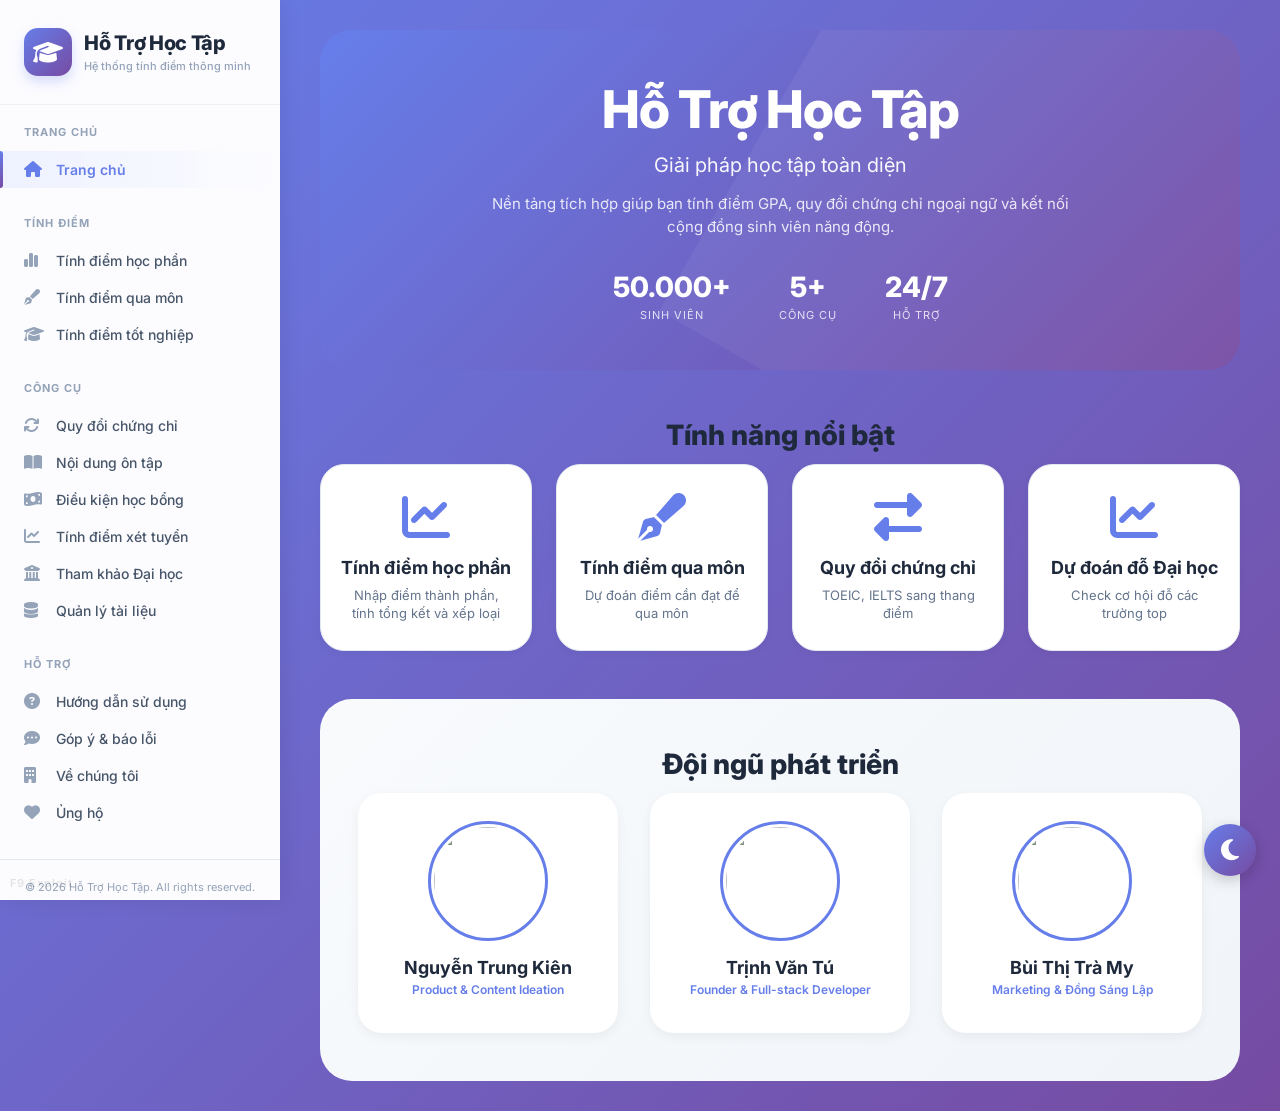
==== commit 77a22965: "Add files via upload" ====
--- a/index.html
+++ b/index.html
@@ -48,15 +48,16 @@
             </nav>
         </div>
         <div class="nav-group">
-            <div class="nav-group-title">CÔNG CỤ</div>
-            <nav class="nav-menu">
-                <a class="nav-item" data-tab="tab-quydoi"><span class="nav-icon"><i class="fas fa-arrows-rotate"></i></span><span>Quy đổi chứng chỉ</span></a>
-                <a class="nav-item" data-tab="tab-ontap"><span class="nav-icon"><i class="fas fa-book-open"></i></span><span>Nội dung ôn tập</span></a>
-                <a class="nav-item" data-tab="tab-hocbong"><span class="nav-icon"><i class="fas fa-money-bill-wave"></i></span><span>Điều kiện học bổng</span></a>
-                <a class="nav-item" data-tab="tab-dudoan"><span class="nav-icon"><i class="fas fa-chart-line"></i></span><span>Tính điểm xét tuyển</span></a>
-                <a class="nav-item" data-tab="tab-daihoc"><span class="nav-icon"><i class="fas fa-university"></i></span><span>Tham khảo Đại học</span></a>
-            </nav>
-        </div>
+    <div class="nav-group-title">CÔNG CỤ</div>
+    <nav class="nav-menu">
+        <a class="nav-item" data-tab="tab-quydoi"><span class="nav-icon"><i class="fas fa-arrows-rotate"></i></span><span>Quy đổi chứng chỉ</span></a>
+        <a class="nav-item" data-tab="tab-ontap"><span class="nav-icon"><i class="fas fa-book-open"></i></span><span>Nội dung ôn tập</span></a>
+        <a class="nav-item" data-tab="tab-hocbong"><span class="nav-icon"><i class="fas fa-money-bill-wave"></i></span><span>Điều kiện học bổng</span></a>
+        <a class="nav-item" data-tab="tab-dudoan"><span class="nav-icon"><i class="fas fa-chart-line"></i></span><span>Tính điểm xét tuyển</span></a>
+        <a class="nav-item" data-tab="tab-daihoc"><span class="nav-icon"><i class="fas fa-university"></i></span><span>Tham khảo Đại học</span></a>
+        <a class="nav-item" data-tab="tab-quanly-tailieu"><span class="nav-icon"><i class="fas fa-database"></i></span><span>Quản lý tài liệu</span></a>
+    </nav>
+</div>
         <div class="nav-group">
             <div class="nav-group-title">HỖ TRỢ</div>
             <nav class="nav-menu">
@@ -287,7 +288,65 @@
                 <div class="about-content"><div class="about-logo"><i class="fas fa-graduation-cap"></i> Hỗ Trợ Học Tập</div><p>Hệ thống tính điểm và hỗ trợ học tập dành cho sinh viên Việt Nam.</p><p>Với sứ mệnh giúp sinh viên dễ dàng theo dõi kết quả học tập, dự báo điểm và tối ưu lộ trình học.</p><div class="team-info"><h4>📞 Liên hệ với chúng tôi</h4><a href="mailto:trinhvantu1210@gmail.com" class="contact-link"><div class="contact-item"><span class="contact-icon"><i class="fas fa-envelope"></i></span><span><strong>Email:</strong> trinhvantu1210@gmail.com</span></div></a><a href="https://zalo.me/0374145003" target="_blank" class="contact-link"><div class="contact-item"><span class="contact-icon"><i class="fab fa-snapchat"></i></span><span><strong>Zalo:</strong> 0374.145.003</span></div></a><a href="tel:0769100185" class="contact-link"><div class="contact-item"><span class="contact-icon"><i class="fas fa-phone"></i></span><span><strong>Điện thoại:</strong> 0769.100.185</span></div></a></div><div class="dev-info"><p><i class="fas fa-code"></i> Phát triển bởi <strong>F9 Team</strong></p><p>© 2026 Hỗ Trợ Học Tập - All rights reserved</p></div></div>
             </div>
         </div>
-
+        <!-- TAB QUẢN LÝ TÀI LIỆU (CHỈ ADMIN) -->
+<div id="tab-quanly-tailieu" class="tab-content">
+    <div class="content-card">
+        <h2 class="section-title"><i class="fas fa-database"></i> Quản lý tài liệu ôn tập</h2>
+        
+        <div class="info-box" style="background: #fef3c7; border-left-color: #f59e0b;">
+            <i class="fas fa-lock"></i> ⚠️ Trang này chỉ dành cho quản trị viên
+        </div>
+        
+        <div class="form-row">
+            <div class="form-group">
+                <label class="form-label">📚 Tên môn học</label>
+                <input type="text" id="docSubject" class="form-input" placeholder="VD: Toán cao cấp, Lập trình Python...">
+            </div>
+            <div class="form-group">
+                <label class="form-label">📁 Chuyên mục</label>
+                <select id="docCategory" class="form-select">
+                    <option value="toan">Toán cao cấp</option>
+                    <option value="python">Lập trình Python</option>
+                    <option value="network">Mạng máy tính</option>
+                    <option value="other">Khác</option>
+                </select>
+            </div>
+        </div>
+        
+        <div class="form-row">
+            <div class="form-group">
+                <label class="form-label">📝 Mô tả ngắn</label>
+                <input type="text" id="docDesc" class="form-input" placeholder="Nội dung chính của tài liệu...">
+            </div>
+            <div class="form-group">
+                <label class="form-label">🔗 Link tài liệu (Google Drive, Dropbox...)</label>
+                <input type="url" id="docLink" class="form-input" placeholder="https://drive.google.com/...">
+            </div>
+        </div>
+        
+        <div class="form-row">
+            <div class="form-group">
+                <label class="form-label">📎 Hoặc upload file PDF/DOCX</label>
+                <input type="file" id="docFile" class="form-input" accept=".pdf,.docx,.txt,.zip">
+            </div>
+        </div>
+        
+        <div id="uploadStatus" style="margin: 15px 0;"></div>
+        
+        <div style="display: flex; gap: 15px; flex-wrap: wrap;">
+            <button class="btn-submit" id="pushToDiscordBtn">
+                <i class="fab fa-discord"></i> Đẩy lên Discord
+            </button>
+        </div>
+        
+        <hr style="margin: 30px 0;">
+        
+        <h3><i class="fas fa-list"></i> Danh sách tài liệu đã có</h3>
+        <div id="docListDisplay" class="doc-list" style="margin-top: 20px;">
+            <!-- Sẽ hiển thị danh sách tài liệu -->
+        </div>
+        </div>
+        </div>
         <!-- TAB ỦNG HỘ - CHỈ HIỆN QR -->
         <div id="tab-ungho" class="tab-content">
             <div class="content-card">
--- a/style.css
+++ b/style.css
@@ -2011,4 +2011,101 @@
 
 body.dark-mode .prediction-scores {
     border-color: #334155;
+}
+/* ========= QUẢN LÝ TÀI LIỆU ========= */
+.doc-list {
+    display: grid;
+    grid-template-columns: repeat(auto-fill, minmax(300px, 1fr));
+    gap: 15px;
+    max-height: 400px;
+    overflow-y: auto;
+}
+
+.doc-item {
+    background: #f8fafc;
+    border-radius: 16px;
+    padding: 15px;
+    border: 1px solid #e2e8f0;
+    transition: all 0.2s;
+    position: relative;
+}
+
+.doc-item:hover {
+    transform: translateY(-2px);
+    box-shadow: 0 4px 12px rgba(0,0,0,0.1);
+}
+
+.doc-item .delete-doc {
+    position: absolute;
+    top: 10px;
+    right: 10px;
+    background: #ef4444;
+    color: white;
+    border: none;
+    width: 28px;
+    height: 28px;
+    border-radius: 50%;
+    cursor: pointer;
+    font-size: 14px;
+    transition: all 0.2s;
+}
+
+.doc-item .delete-doc:hover {
+    transform: scale(1.1);
+}
+
+.doc-title {
+    font-size: 16px;
+    font-weight: 700;
+    color: #1e293b;
+    margin-bottom: 8px;
+    padding-right: 35px;
+}
+
+.doc-category {
+    display: inline-block;
+    font-size: 10px;
+    background: #667eea;
+    color: white;
+    padding: 2px 10px;
+    border-radius: 20px;
+    margin-bottom: 10px;
+}
+
+.doc-desc {
+    font-size: 13px;
+    color: #64748b;
+    margin-bottom: 12px;
+    line-height: 1.4;
+}
+
+.doc-link {
+    display: inline-flex;
+    align-items: center;
+    gap: 6px;
+    background: #667eea;
+    color: white;
+    padding: 6px 14px;
+    border-radius: 30px;
+    text-decoration: none;
+    font-size: 12px;
+    transition: all 0.2s;
+}
+
+.doc-link:hover {
+    background: #5b6fd8;
+    transform: translateX(3px);
+}
+
+body.dark-mode .doc-item {
+    background: #1e293b;
+    border-color: #334155;
+}
+
+body.dark-mode .doc-title {
+    color: #f1f5f9;
+}
+
+body.dark-mode .doc-desc {
+    color: #94a3b8;
 }
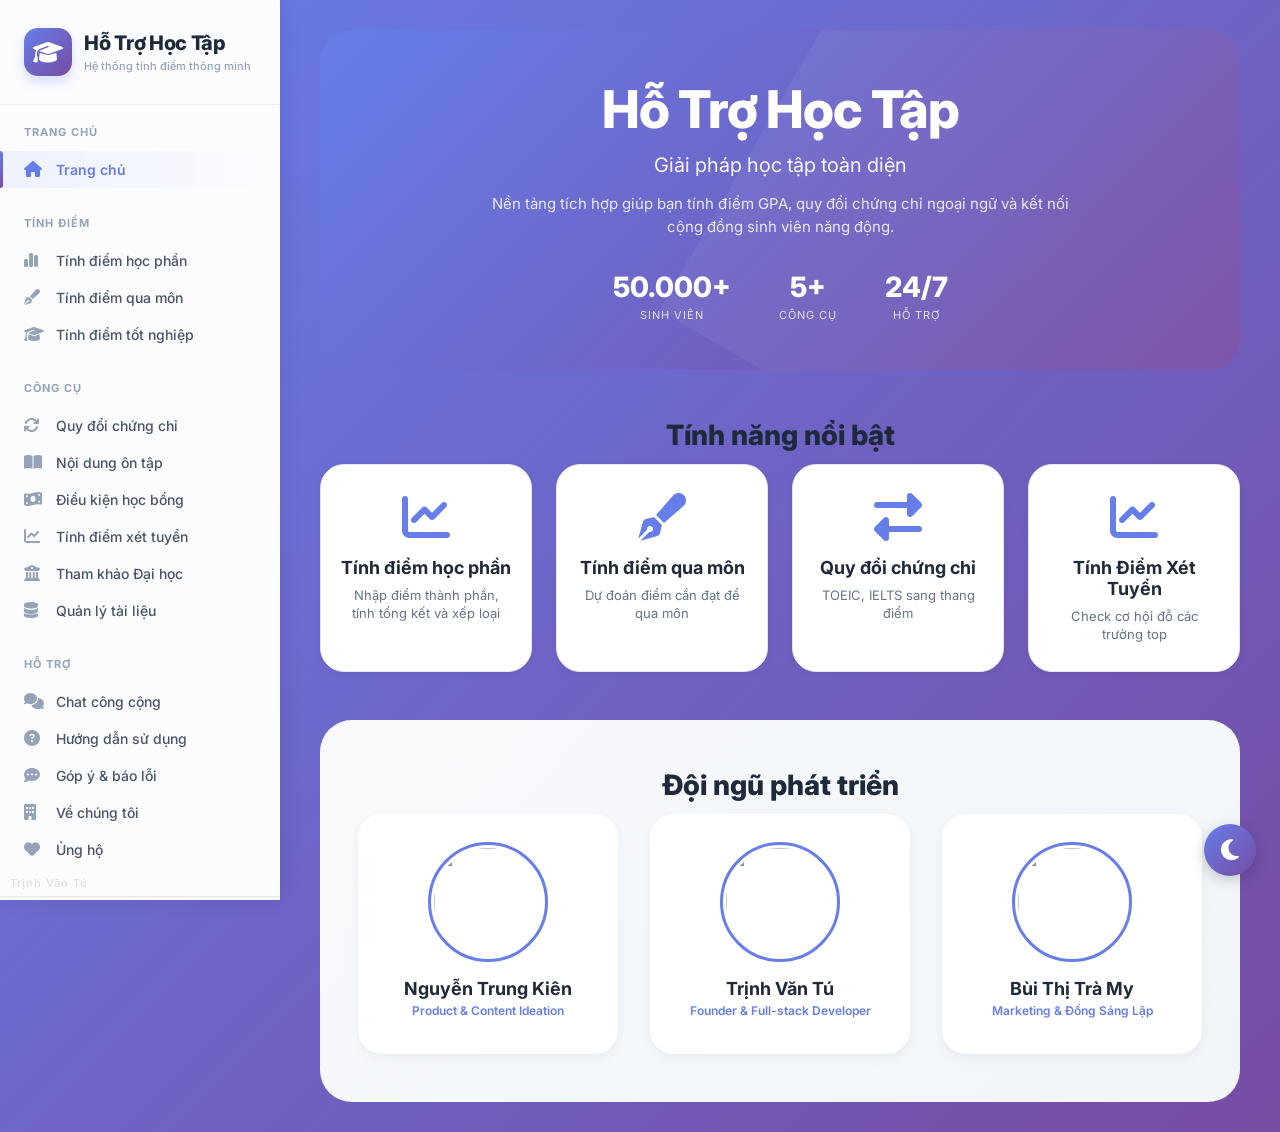
==== commit 441a8645: "Add files via upload" ====
--- a/index.html
+++ b/index.html
@@ -61,6 +61,7 @@
         <div class="nav-group">
             <div class="nav-group-title">HỖ TRỢ</div>
             <nav class="nav-menu">
+                <a class="nav-item" data-tab="tab-chat"><span class="nav-icon"><i class="fas fa-comments"></i></span><span>Chat công cộng</span></a>
                 <a class="nav-item" data-tab="tab-huongdan"><span class="nav-icon"><i class="fas fa-question-circle"></i></span><span>Hướng dẫn sử dụng</span></a>
                 <a class="nav-item" data-tab="tab-gopy"><span class="nav-icon"><i class="fas fa-comment-dots"></i></span><span>Góp ý & báo lỗi</span></a>
                 <a class="nav-item" data-tab="tab-vechungtoi"><span class="nav-icon"><i class="fas fa-building"></i></span><span>Về chúng tôi</span></a>
@@ -69,7 +70,6 @@
         </div>
         <div class="sidebar-footer">
             <div class="footer-copyright">© 2026 Hỗ Trợ Học Tập. All rights reserved.</div>
-            <button class="btn-donate-sidebar" onclick="alert('💖 Cảm ơn bạn đã ủng hộ!')"><i class="fas fa-heart"></i> Đóng góp</button>
         </div>
     </aside>
 
@@ -93,14 +93,15 @@
                     <div class="feature-card" data-tab-link="tab-hocphan"><div class="feature-icon"><i class="fas fa-chart-line"></i></div><h3>Tính điểm học phần</h3><p>Nhập điểm thành phần, tính tổng kết và xếp loại</p></div>
                     <div class="feature-card" data-tab-link="tab-quamon"><div class="feature-icon"><i class="fas fa-pen-fancy"></i></div><h3>Tính điểm qua môn</h3><p>Dự đoán điểm cần đạt để qua môn</p></div>
                     <div class="feature-card" data-tab-link="tab-quydoi"><div class="feature-icon"><i class="fas fa-exchange-alt"></i></div><h3>Quy đổi chứng chỉ</h3><p>TOEIC, IELTS sang thang điểm</p></div>
-                    <div class="feature-card" data-tab-link="tab-dudoan"><div class="feature-icon"><i class="fas fa-chart-line"></i></div><h3>Dự đoán đỗ Đại học</h3><p>Check cơ hội đỗ các trường top</p></div>
+                    <div class="feature-card" data-tab-link="tab-dudoan"><div class="feature-icon"><i class="fas fa-chart-line"></i></div><h3>Tính Điểm Xét Tuyển</h3><p>Check cơ hội đỗ các trường top</p></div>
                 </div>
             </div>
 
             <div class="team-section">
+                
                 <h2 class="section-title-center">Đội ngũ phát triển</h2>
                 <div class="team-grid">
-                    <div class="team-card"><img src="https://scontent.fhan15-1.fna.fbcdn.net/v/t39.30808-1/651175714_907260288891613_7156699205291040253_n.jpg?stp=dst-jpg_s200x200_tt6&_nc_cat=102&ccb=1-7&_nc_sid=e99d92&_nc_ohc=cDFGYHRo7zMQ7kNvwFWe05y&_nc_oc=AdoKJVDtwB7TUMMZxAQOSkPeuN4TIeoB0mQxudZhAWpXb3w4FaXOjX_Zp3VVHfDMgrIcojG8fZqZGlQ_qDa5zwjU&_nc_zt=24&_nc_ht=scontent.fhan15-1.fna&_nc_gid=YRfQVCq3AUZjl-p7z-kW3Q&_nc_ss=7b2a8&oh=00_Af7ePcZ5vEPfOSiX1-lakQ_IbRtu5iEgorM0egfWOSjyFQ&oe=69FCE186" class="team-avatar-img"><h3>Nguyễn Trung Kiên</h3><p class="team-role">Product & Content Ideation</p></div>
+                    <div class="team-card"><img src="https://cdn.phototourl.com/free/2026-05-08-32186ae2-3be8-40fe-b525-d224156a3a72.jpg" class="team-avatar-img"><h3>Nguyễn Trung Kiên</h3><p class="team-role">Product & Content Ideation</p></div>
                     <div class="team-card"><img src="https://cdn.phototourl.com/free/2026-05-07-7763f5a0-f305-4ffc-bb71-c54b46a87729.jpg" class="team-avatar-img"><h3>Trịnh Văn Tú</h3><p class="team-role">Founder & Full-stack Developer</p></div>
                     <div class="team-card"><img src="https://cdn.phototourl.com/free/2026-05-07-f47d9032-4646-4d29-932b-0c3a649940a7.jpg" class="team-avatar-img"><h3>Bùi Thị Trà My</h3><p class="team-role">Marketing & Đồng Sáng Lập</p></div>
                 </div>
@@ -129,7 +130,7 @@
                 <button class="btn-reset" id="resetBtn"><i class="fas fa-undo-alt"></i> Đặt lại</button>
                 <div class="result-container"><div class="result-card"><div class="result-label">Điểm tổng kết</div><div class="result-value" id="finalScore">--</div></div><div class="result-card"><div class="result-label">Xếp loại</div><div class="result-value" id="gradeLetter">--</div></div><div class="result-card"><div class="result-label">Thang điểm 4</div><div class="result-value" id="grade4">--</div></div></div>
                 <div class="reference-table"><h4>Thang điểm tham khảo</h4><table class="grade-reference"><thead><tr><th>Khoảng</th><th>Chữ</th><th>Thang 4</th></tr></thead><tbody id="gradeTableBody"></tbody></table></div>
-                <div class="ad-section"><p><i class="fas fa-code"></i> Được phát triển bởi F9 Exploit Team</p></div>
+                <div class="ad-section"><p><i class="fas fa-code"></i> Được phát triển bởi Trinh Van Tu</p></div>
             </div>
         </div>
 
@@ -175,17 +176,17 @@
          <!-- TAB DỰ ĐOÁN ĐẠI HỌC - TỰ ĐỘNG HIỆN TỈ LỆ -->
 <div id="tab-dudoan" class="tab-content">
     <div class="content-card">
-        <h2 class="section-title"><i class="fas fa-chart-line"></i> 🔮 Dự đoán đỗ Đại học 2026</h2>
+        <h2 class="section-title"><i class="fas fa-chart-line"></i>Dự đoán Điểm Đại học 2026</h2>
         <div class="info-box"><i class="fas fa-bolt"></i> Nhập điểm thi của bạn → Hệ thống sẽ tự động tính tỉ lệ đỗ cho từng ngành</div>
         
         <div class="form-row">
             <div class="form-group">
                 <label class="form-label"><i class="fas fa-university"></i> Chọn khu vực</label>
                 <select id="filterRegion" class="form-select">
-                    <option value="all">🌍 Tất cả</option>
-                    <option value="mb">🏔️ Miền Bắc</option>
-                    <option value="mt">🏖️ Miền Trung</option>
-                    <option value="mn">🌴 Miền Nam</option>
+                    <option value="all">Tất cả</option>
+                    <option value="mb">Miền Bắc</option>
+                    <option value="mt">Miền Trung</option>
+                    <option value="mn">Miền Nam</option>
                 </select>
             </div>
             <div class="form-group">
@@ -218,7 +219,7 @@
                 </select>
             </div>
             <div class="form-group">
-                <label class="form-label"><i class="fas fa-sliders-h"></i> Độ nhạy dự đoán</label>
+                <label class="form-label"><i class="fas fa-sliders-h"></i> Tỉ Lệ dự đoán</label>
                 <select id="sensitivity" class="form-select">
                     <option value="strict">🔴 Nghiêm ngặt (khó đỗ hơn)</option>
                     <option value="normal" selected="selected">🟡 Bình thường</option>
@@ -272,6 +273,91 @@
                 <div class="guide-content"><h3>📖 Hướng dẫn nhanh</h3><ol><li><i class="fas fa-check-circle" style="color: #10b981;"></i> Chọn thang điểm phù hợp</li><li><i class="fas fa-check-circle" style="color: #10b981;"></i> Nhập điểm vào các ô tương ứng</li><li><i class="fas fa-check-circle" style="color: #10b981;"></i> Hệ thống sẽ tự động tính kết quả</li></ol><div class="tip-box"><i class="fas fa-lightbulb"></i> Bấm "Đặt lại" để xóa toàn bộ điểm đã nhập</div></div>
             </div>
         </div>
+                <!-- TAB QUẢN LÝ TÀI LIỆU (CÓ MẬT KHẨU) -->
+        <div id="tab-quanly-tailieu" class="tab-content">
+            <div class="content-card">
+                <h2 class="section-title"><i class="fas fa-database"></i> Quản lý tài liệu ôn tập</h2>
+                
+                <!-- Form nhập mật khẩu -->
+                <div id="adminAuthArea" style="margin-bottom: 25px;">
+                    <div class="info-box" style="background: #fef3c7; border-left-color: #f59e0b;">
+                        <i class="fas fa-lock"></i> ⚠️ Khu vực quản trị viên. Vui lòng nhập mật khẩu để tiếp tục.
+                    </div>
+                    <div class="form-row">
+                        <div class="form-group" style="flex: 1;">
+                            <label class="form-label"><i class="fas fa-key"></i> Mật khẩu quản trị</label>
+                            <input type="password" id="adminPassword" class="form-input" placeholder="Nhập mật khẩu">
+                        </div>
+                        <div class="form-group" style="justify-content: flex-end;">
+                            <button class="btn-submit" id="verifyAdminBtn" style="margin-top: 27px;">
+                                <i class="fas fa-unlock-alt"></i> Xác nhận
+                            </button>
+                        </div>
+                    </div>
+                    <div id="authMessage" style="margin-top: 10px;"></div>
+                </div>
+                
+                <!-- Nội dung quản trị (ẩn ban đầu) -->
+                <div id="adminContent" style="display: none;">
+                    <div class="info-box" style="background: #d4edda; border-left-color: #10b981;">
+                        <i class="fas fa-check-circle"></i> ✅ Bạn đang ở chế độ quản trị. Có thể thêm/xóa tài liệu.
+                    </div>
+                    
+                    <div class="form-row">
+                        <div class="form-group">
+                            <label class="form-label">📚 Tên môn học</label>
+                            <input type="text" id="docSubject" class="form-input" placeholder="VD: Toán cao cấp, Lập trình Python...">
+                        </div>
+                        <div class="form-group">
+                            <label class="form-label">📁 Chuyên mục</label>
+                            <select id="docCategory" class="form-select">
+                                <option value="toan">Toán cao cấp</option>
+                                <option value="python">Lập trình Python</option>
+                                <option value="network">Mạng máy tính</option>
+                                <option value="other">Khác</option>
+                            </select>
+                        </div>
+                    </div>
+                    
+                    <div class="form-row">
+                        <div class="form-group">
+                            <label class="form-label">📝 Mô tả ngắn</label>
+                            <input type="text" id="docDesc" class="form-input" placeholder="Nội dung chính của tài liệu...">
+                        </div>
+                        <div class="form-group">
+                            <label class="form-label">🔗 Link tài liệu (Google Drive, Dropbox...)</label>
+                            <input type="url" id="docLink" class="form-input" placeholder="https://drive.google.com/...">
+                        </div>
+                    </div>
+                    
+                    <div class="form-row">
+                        <div class="form-group">
+                            <label class="form-label">📎 Hoặc upload file PDF/DOCX</label>
+                            <input type="file" id="docFile" class="form-input" accept=".pdf,.docx,.txt,.zip">
+                        </div>
+                    </div>
+                    
+                    <div id="uploadStatus" style="margin: 15px 0;"></div>
+                    
+                    <div style="display: flex; gap: 15px; flex-wrap: wrap;">
+                        <button class="btn-submit" id="pushToDiscordBtn">
+                            <i class="fab fa-discord"></i> Đẩy lên Discord
+                        </button>
+                        <button class="btn-reset" id="clearDocsBtn" style="background: #ef4444;">
+                            <i class="fas fa-trash"></i> Xóa tất cả tài liệu
+                        </button>
+                        <button class="btn-reset" id="logoutAdminBtn" style="background: #64748b;">
+                            <i class="fas fa-sign-out-alt"></i> Đăng xuất
+                        </button>
+                    </div>
+                    
+                    <hr style="margin: 30px 0;">
+                    
+                    <h3><i class="fas fa-list"></i> Danh sách tài liệu đã có</h3>
+                    <div id="docListDisplay" class="doc-list" style="margin-top: 20px;"></div>
+                </div>
+            </div>
+        </div>
 
         <!-- TAB GÓP Ý -->
         <div id="tab-gopy" class="tab-content">
@@ -280,86 +366,76 @@
                 <div class="feedback-form"><div class="form-group"><label>Họ tên (tùy chọn)</label><input type="text" id="fbName" class="form-input" placeholder="Nhập họ tên của bạn"></div><div class="form-group"><label>Email <span style="color: #ef4444;">*</span></label><input type="email" id="fbEmail" class="form-input" placeholder="your@email.com"></div><div class="form-group"><label>Loại phản hồi</label><select id="fbType" class="form-select"><option>Góp ý cải thiện</option><option>Báo lỗi hệ thống</option><option>Đề xuất tính năng</option></select></div><div class="form-group"><label>Nội dung <span style="color: #ef4444;">*</span></label><textarea id="fbContent" rows="4" class="form-textarea" placeholder="Vui lòng mô tả chi tiết..."></textarea></div><button class="btn-submit" id="sendFeedbackBtn"><i class="fas fa-paper-plane"></i> Gửi góp ý</button></div>
             </div>
         </div>
+                        <!-- Tab Chat -->
+<div id="tab-chat" class="tab-content">
+    <div class="content-card">
+        <h2 class="section-title"><i class="fas fa-comments"></i> Chat công cộng</h2>
+        
+        <!-- Thông báo trạng thái khóa tên -->
+        <div id="nameLockBanner" style="padding: 12px 16px; border-radius: 16px; margin-bottom: 20px;">
+            <!-- Nội dung sẽ được JavaScript cập nhật -->
+        </div>
+        
+        <!-- Khung chat -->
+        <div class="chat-container">
+            <div id="chatMessages" class="chat-messages">
+                <div style="text-align: center; color: #94a3b8; padding: 40px;">
+                    <i class="fas fa-spinner fa-pulse"></i> Đang tải tin nhắn...
+                </div>
+            </div>
+        </div>
+        
+        <!-- Form nhập liệu -->
+        <div id="chatInputArea" style="display: flex; gap: 12px; flex-wrap: wrap; margin-top: 20px;">
+            <div style="flex: 2; min-width: 180px;">
+                <div style="display: flex; gap: 8px;">
+                    <input type="text" id="chatName" class="form-input" placeholder="Tên hiển thị" maxlength="30" style="flex: 2;">
+                    <button id="randomNameBtn" class="btn-reset" style="margin: 0; padding: 0 12px; background: #667eea;" title="Đổi tên ngẫu nhiên">
+                        <i class="fas fa-dice"></i>
+                    </button>
+                </div>
+                <div id="nameLockStatus" style="font-size: 11px; margin-top: 5px;"></div>
+            </div>
+            <div style="flex: 5; min-width: 200px;">
+                <input type="text" id="chatMessage" class="form-input" placeholder="Nhập tin nhắn..." maxlength="500" onkeypress="if(event.key === 'Enter') sendChatMessage()">
+            </div>
+            <div>
+                <button class="btn-submit" id="sendChatBtn">
+                    <i class="fas fa-paper-plane"></i> Gửi
+                </button>
+            </div>
+        </div>
+        
+        <!-- Footer chat -->
+        <div style="display: flex; justify-content: space-between; align-items: center; margin-top: 15px; flex-wrap: wrap; gap: 10px;">
+            <div class="chat-online-status">
+                <span class="online-dot"></span>
+                <span id="onlineStatus">Đã kết nối</span>
+                <span id="messageCount" style="margin-left: 10px;"></span>
+            </div>
+        </div>
+    </div>
+</div>
 
         <!-- TAB VỀ CHÚNG TÔI -->
         <div id="tab-vechungtoi" class="tab-content">
             <div class="content-card">
                 <h2 class="section-title"><i class="fas fa-building"></i> Về chúng tôi</h2>
-                <div class="about-content"><div class="about-logo"><i class="fas fa-graduation-cap"></i> Hỗ Trợ Học Tập</div><p>Hệ thống tính điểm và hỗ trợ học tập dành cho sinh viên Việt Nam.</p><p>Với sứ mệnh giúp sinh viên dễ dàng theo dõi kết quả học tập, dự báo điểm và tối ưu lộ trình học.</p><div class="team-info"><h4>📞 Liên hệ với chúng tôi</h4><a href="mailto:trinhvantu1210@gmail.com" class="contact-link"><div class="contact-item"><span class="contact-icon"><i class="fas fa-envelope"></i></span><span><strong>Email:</strong> trinhvantu1210@gmail.com</span></div></a><a href="https://zalo.me/0374145003" target="_blank" class="contact-link"><div class="contact-item"><span class="contact-icon"><i class="fab fa-snapchat"></i></span><span><strong>Zalo:</strong> 0374.145.003</span></div></a><a href="tel:0769100185" class="contact-link"><div class="contact-item"><span class="contact-icon"><i class="fas fa-phone"></i></span><span><strong>Điện thoại:</strong> 0769.100.185</span></div></a></div><div class="dev-info"><p><i class="fas fa-code"></i> Phát triển bởi <strong>F9 Team</strong></p><p>© 2026 Hỗ Trợ Học Tập - All rights reserved</p></div></div>
-            </div>
-        </div>
-        <!-- TAB QUẢN LÝ TÀI LIỆU (CHỈ ADMIN) -->
-<div id="tab-quanly-tailieu" class="tab-content">
-    <div class="content-card">
-        <h2 class="section-title"><i class="fas fa-database"></i> Quản lý tài liệu ôn tập</h2>
-        
-        <div class="info-box" style="background: #fef3c7; border-left-color: #f59e0b;">
-            <i class="fas fa-lock"></i> ⚠️ Trang này chỉ dành cho quản trị viên
-        </div>
-        
-        <div class="form-row">
-            <div class="form-group">
-                <label class="form-label">📚 Tên môn học</label>
-                <input type="text" id="docSubject" class="form-input" placeholder="VD: Toán cao cấp, Lập trình Python...">
-            </div>
-            <div class="form-group">
-                <label class="form-label">📁 Chuyên mục</label>
-                <select id="docCategory" class="form-select">
-                    <option value="toan">Toán cao cấp</option>
-                    <option value="python">Lập trình Python</option>
-                    <option value="network">Mạng máy tính</option>
-                    <option value="other">Khác</option>
-                </select>
-            </div>
-        </div>
-        
-        <div class="form-row">
-            <div class="form-group">
-                <label class="form-label">📝 Mô tả ngắn</label>
-                <input type="text" id="docDesc" class="form-input" placeholder="Nội dung chính của tài liệu...">
-            </div>
-            <div class="form-group">
-                <label class="form-label">🔗 Link tài liệu (Google Drive, Dropbox...)</label>
-                <input type="url" id="docLink" class="form-input" placeholder="https://drive.google.com/...">
-            </div>
-        </div>
-        
-        <div class="form-row">
-            <div class="form-group">
-                <label class="form-label">📎 Hoặc upload file PDF/DOCX</label>
-                <input type="file" id="docFile" class="form-input" accept=".pdf,.docx,.txt,.zip">
-            </div>
-        </div>
-        
-        <div id="uploadStatus" style="margin: 15px 0;"></div>
-        
-        <div style="display: flex; gap: 15px; flex-wrap: wrap;">
-            <button class="btn-submit" id="pushToDiscordBtn">
-                <i class="fab fa-discord"></i> Đẩy lên Discord
-            </button>
-        </div>
-        
-        <hr style="margin: 30px 0;">
-        
-        <h3><i class="fas fa-list"></i> Danh sách tài liệu đã có</h3>
-        <div id="docListDisplay" class="doc-list" style="margin-top: 20px;">
-            <!-- Sẽ hiển thị danh sách tài liệu -->
-        </div>
-        </div>
-        </div>
+                <div class="about-content"><div class="about-logo"><i class="fas fa-graduation-cap"></i> Hỗ Trợ Học Tập</div><p>Hệ thống tính điểm và hỗ trợ học tập dành cho sinh viên Việt Nam.</p><p>Với sứ mệnh giúp sinh viên dễ dàng theo dõi kết quả học tập, dự báo điểm và tối ưu lộ trình học.</p><div class="team-info"><h4>📞 Liên hệ với chúng tôi</h4><a href="mailto:trinhvantu1210@gmail.com" class="contact-link"><div class="contact-item"><span class="contact-icon"><i class="fas fa-envelope"></i></span><span><strong>Email:</strong> trinhvantu1210@gmail.com</span></div></a><a href="https://zalo.me/0374145003" target="_blank" class="contact-link"><div class="contact-item"><span class="contact-icon"><i class="fab fa-snapchat"></i></span><span><strong>Zalo:</strong> 0374.145.003</span></div></a><a href="tel:0769100185" class="contact-link"><div class="contact-item"><span class="contact-icon"><i class="fas fa-phone"></i></span><span><strong>Điện thoại:</strong> 0769.100.185</span></div></a></div><div class="dev-info"><p><i class="fas fa-code"></i> Phát triển bởi <strong>Trịnh Văn Tú</strong></p><p>© 2026 Hỗ Trợ Học Tập - All rights reserved</p></div></div>
+            </div>
+        </div>
+
         <!-- TAB ỦNG HỘ - CHỈ HIỆN QR -->
         <div id="tab-ungho" class="tab-content">
             <div class="content-card">
                 <h2 class="section-title"><i class="fas fa-heart"></i> Ủng hộ phát triển</h2>
                 <div class="donate-content">
                     <div class="donate-icon"><i class="fas fa-hand-holding-heart"></i></div>
-                    <p>Ủng hộ chúng tôi để phát triển thêm nhiều tính năng mới!</p>
+                    <p>Ủng hộ chúng tôi để có thể duy trì trang web!</p>
                     <p style="font-size: 13px; color: #666; margin-top: 8px;">Mọi đóng góp của bạn sẽ giúp duy trì và phát triển hệ thống tốt hơn 💖</p>
                     
                     <div class="donate-buttons">
-                        <button class="btn-donate-qr" onclick="showQRCodeInTab('momo')"><i class="fas fa-mobile-alt"></i> Momo</button>
                         <button class="btn-donate-qr" onclick="showQRCodeInTab('bank')"><i class="fas fa-university"></i> Chuyển khoản</button>
-                        <button class="btn-donate-qr" onclick="showQRCodeInTab('viettelpay')"><i class="fas fa-phone"></i> ViettelPay</button>
                     </div>
                     
                     <div id="qrDisplayArea" style="display: none; margin-top: 24px; padding: 20px; background: #f8fafc; border-radius: 20px; animation: fadeInUp 0.3s ease;">
@@ -397,7 +473,7 @@
             </div>
             <div class="welcome-feature">
                 <i class="fas fa-university"></i>
-                <span>Dự đoán đỗ Đại học</span>
+                <span>Tính Điểm Xét Tuyển</span>
             </div>
             <div class="welcome-feature">
                 <i class="fas fa-moon"></i>
@@ -418,6 +494,7 @@
     </div>
 </div>
 <script src="data.js"></script>
+<script src="chat-data.js"></script>
 <script src="script.js"></script>
 
 </body>
--- a/style.css
+++ b/style.css
@@ -1296,7 +1296,7 @@
 }
 /* Thêm vào style.css */
 body::after {
-    content: "F9 Exploit";
+    content: "Trịnh Văn Tú";
     position: fixed;
     bottom: 10px;
     left: 10px;
@@ -2012,100 +2012,549 @@
 body.dark-mode .prediction-scores {
     border-color: #334155;
 }
-/* ========= QUẢN LÝ TÀI LIỆU ========= */
-.doc-list {
-    display: grid;
-    grid-template-columns: repeat(auto-fill, minmax(300px, 1fr));
-    gap: 15px;
-    max-height: 400px;
+/* ========= FALLING ANIMATION ========= */
+@keyframes fallDown {
+    0% {
+        opacity: 0;
+        transform: translateY(-100px) rotate(-10deg);
+    }
+    20% {
+        opacity: 0.5;
+        transform: translateY(20px) rotate(2deg);
+    }
+    40% {
+        transform: translateY(10px) rotate(-1deg);
+    }
+    60% {
+        opacity: 0.8;
+        transform: translateY(5px) rotate(1deg);
+    }
+    100% {
+        opacity: 1;
+        transform: translateY(0) rotate(0deg);
+    }
+}
+
+@keyframes fallDownSlow {
+    0% {
+        opacity: 0;
+        transform: translateY(-150px) rotate(-15deg);
+    }
+    30% {
+        opacity: 0.3;
+        transform: translateY(30px) rotate(5deg);
+    }
+    60% {
+        opacity: 0.7;
+        transform: translateY(10px) rotate(-3deg);
+    }
+    100% {
+        opacity: 1;
+        transform: translateY(0) rotate(0deg);
+    }
+}
+
+@keyframes fallFromLeft {
+    0% {
+        opacity: 0;
+        transform: translateX(-100px) translateY(-50px) rotate(-20deg);
+    }
+    50% {
+        opacity: 0.5;
+        transform: translateX(20px) translateY(20px) rotate(5deg);
+    }
+    100% {
+        opacity: 1;
+        transform: translateX(0) translateY(0) rotate(0deg);
+    }
+}
+
+@keyframes fallFromRight {
+    0% {
+        opacity: 0;
+        transform: translateX(100px) translateY(-50px) rotate(20deg);
+    }
+    50% {
+        opacity: 0.5;
+        transform: translateX(-20px) translateY(20px) rotate(-5deg);
+    }
+    100% {
+        opacity: 1;
+        transform: translateX(0) translateY(0) rotate(0deg);
+    }
+}
+
+@keyframes bounceFall {
+    0% {
+        opacity: 0;
+        transform: translateY(-200px) scale(0.8);
+    }
+    40% {
+        transform: translateY(20px) scale(1.02);
+    }
+    60% {
+        transform: translateY(-10px) scale(0.98);
+    }
+    80% {
+        transform: translateY(5px) scale(1.01);
+    }
+    100% {
+        opacity: 1;
+        transform: translateY(0) scale(1);
+    }
+}
+
+/* Áp dụng animation rơi cho contributor cards */
+.contributor-card {
+    animation: bounceFall 0.6s cubic-bezier(0.34, 1.2, 0.64, 1) forwards;
+    opacity: 0;
+}
+
+.contributor-card:nth-child(1) { animation-delay: 0.05s; }
+.contributor-card:nth-child(2) { animation-delay: 0.1s; }
+.contributor-card:nth-child(3) { animation-delay: 0.15s; }
+.contributor-card:nth-child(4) { animation-delay: 0.2s; }
+.contributor-card:nth-child(5) { animation-delay: 0.25s; }
+.contributor-card:nth-child(6) { animation-delay: 0.3s; }
+.contributor-card:nth-child(7) { animation-delay: 0.35s; }
+.contributor-card:nth-child(8) { animation-delay: 0.4s; }
+.contributor-card:nth-child(9) { animation-delay: 0.45s; }
+
+/* Hiệu ứng rơi cho feature cards */
+.feature-card {
+    animation: fallDown 0.5s ease-out forwards;
+    opacity: 0;
+}
+
+.feature-card:nth-child(1) { animation-delay: 0.05s; }
+.feature-card:nth-child(2) { animation-delay: 0.1s; }
+.feature-card:nth-child(3) { animation-delay: 0.15s; }
+.feature-card:nth-child(4) { animation-delay: 0.2s; }
+
+/* Hiệu ứng rơi cho team cards */
+.team-card {
+    animation: fallDownSlow 0.7s ease-out forwards;
+    opacity: 0;
+}
+
+.team-card:nth-child(1) { animation-delay: 0.1s; }
+.team-card:nth-child(2) { animation-delay: 0.2s; }
+.team-card:nth-child(3) { animation-delay: 0.3s; }
+
+/* Hiệu ứng rơi từ trái cho hero section */
+.hero-section {
+    animation: fallFromLeft 0.6s ease-out forwards;
+}
+
+/* Hiệu ứng rơi từ phải cho stats */
+.hero-stats .stat-item {
+    opacity: 0;
+    animation: fallFromRight 0.5s ease-out forwards;
+}
+
+.hero-stats .stat-item:nth-child(1) { animation-delay: 0.1s; }
+.hero-stats .stat-item:nth-child(2) { animation-delay: 0.2s; }
+.hero-stats .stat-item:nth-child(3) { animation-delay: 0.3s; }
+
+/* Hiệu ứng rơi cho section header */
+.section-header {
+    animation: fallDown 0.5s ease-out forwards;
+}
+
+/* Hiệu ứng rơi cho các phần tử khi scroll vào viewport */
+.scroll-fall {
+    opacity: 0;
+    transform: translateY(-50px);
+    transition: all 0.6s ease;
+}
+
+.scroll-fall.visible {
+    opacity: 1;
+    transform: translateY(0);
+}
+
+/* Hiệu ứng rơi cho các nút */
+.btn-reset, .btn-calculate, .btn-convert, .btn-submit {
+    transition: all 0.3s ease;
+    position: relative;
+    overflow: hidden;
+}
+
+.btn-reset:hover, .btn-calculate:hover, .btn-convert:hover, .btn-submit:hover {
+    transform: translateY(-2px);
+    box-shadow: 0 5px 15px rgba(0,0,0,0.2);
+}
+
+.btn-reset:active, .btn-calculate:active, .btn-convert:active, .btn-submit:active {
+    transform: translateY(2px);
+}
+
+/* Hiệu ứng rơi cho các shape trang trí */
+.floating-shape {
+    animation: bounceFall 1s ease-out forwards;
+}
+
+/* Particles falling effect */
+.falling-particle {
+    position: fixed;
+    pointer-events: none;
+    z-index: 9999;
+    animation: particleFall 3s linear forwards;
+}
+
+@keyframes particleFall {
+    0% {
+        transform: translateY(-100px) rotate(0deg);
+        opacity: 1;
+    }
+    100% {
+        transform: translateY(100vh) rotate(360deg);
+        opacity: 0;
+    }
+}
+
+/* Scroll reveal animation */
+.reveal-on-scroll {
+    opacity: 0;
+    transform: translateY(40px);
+    transition: all 0.7s ease;
+}
+
+.reveal-on-scroll.visible {
+    opacity: 1;
+    transform: translateY(0);
+}
+/* Reset animation cho các phần tử khi load lại */
+.feature-card, .team-card, .contributor-card {
+    opacity: 0;
+}
+
+.feature-card.visible, .team-card.visible, .contributor-card.visible {
+    opacity: 1;
+}
+
+/* Hiệu ứng rơi mượt mà hơn */
+.reveal-on-scroll {
+    transition: all 0.7s cubic-bezier(0.34, 1.2, 0.64, 1);
+}
+
+
+/* Chat 
+/* ========= CHAT PUBLIC STYLES ========= */
+.chat-container {
+    background: #f8fafc;
+    border-radius: 20px;
+    overflow: hidden;
+    margin-bottom: 20px;
+    border: 1px solid #e2e8f0;
+}
+
+.chat-messages {
+    height: 400px;
     overflow-y: auto;
-}
-
-.doc-item {
-    background: #f8fafc;
-    border-radius: 16px;
-    padding: 15px;
+    padding: 20px;
+    display: flex;
+    flex-direction: column;
+    gap: 12px;
+    scroll-behavior: smooth;
+}
+
+.chat-message {
+    display: flex;
+    flex-direction: column;
+    max-width: 80%;
+    animation: messageSlideIn 0.2s ease;
+    position: relative;
+}
+
+@keyframes messageSlideIn {
+    from {
+        opacity: 0;
+        transform: translateY(10px);
+    }
+    to {
+        opacity: 1;
+        transform: translateY(0);
+    }
+}
+
+.chat-message-own {
+    align-items: flex-end;
+    margin-left: auto;
+}
+
+.chat-message-other {
+    align-items: flex-start;
+}
+
+.chat-bubble {
+    padding: 10px 15px;
+    border-radius: 18px;
+    word-break: break-word;
+    position: relative;
+}
+
+.chat-bubble-own {
+    background: linear-gradient(135deg, #667eea, #764ba2);
+    color: white;
+    border-radius: 18px 18px 4px 18px;
+}
+
+.chat-bubble-other {
+    background: white;
     border: 1px solid #e2e8f0;
-    transition: all 0.2s;
-    position: relative;
-}
-
-.doc-item:hover {
-    transform: translateY(-2px);
-    box-shadow: 0 4px 12px rgba(0,0,0,0.1);
-}
-
-.doc-item .delete-doc {
+    border-radius: 18px 18px 18px 4px;
+}
+
+.chat-name {
+    font-size: 12px;
+    font-weight: 600;
+    margin-bottom: 4px;
+    display: flex;
+    align-items: center;
+    gap: 6px;
+    flex-wrap: wrap;
+}
+
+.chat-name-own {
+    justify-content: flex-end;
+}
+
+.chat-name-other {
+    justify-content: flex-start;
+}
+
+.chat-name-text {
+    color: #667eea;
+}
+
+.chat-name-own .chat-name-text {
+    color: #c7d2fe;
+}
+
+.chat-badge {
+    font-size: 9px;
+    background: #f59e0b;
+    color: white;
+    padding: 2px 6px;
+    border-radius: 10px;
+}
+
+.chat-time {
+    font-size: 10px;
+    margin-top: 4px;
+    opacity: 0.6;
+}
+
+.chat-delete-btn {
     position: absolute;
-    top: 10px;
-    right: 10px;
+    top: -8px;
+    right: -8px;
+    width: 22px;
+    height: 22px;
     background: #ef4444;
     color: white;
     border: none;
-    width: 28px;
-    height: 28px;
     border-radius: 50%;
+    font-size: 12px;
     cursor: pointer;
-    font-size: 14px;
+    opacity: 0;
     transition: all 0.2s;
-}
-
-.doc-item .delete-doc:hover {
+    display: flex;
+    align-items: center;
+    justify-content: center;
+}
+
+.chat-message:hover .chat-delete-btn {
+    opacity: 1;
+}
+
+.chat-delete-btn:hover {
     transform: scale(1.1);
-}
-
-.doc-title {
-    font-size: 16px;
-    font-weight: 700;
-    color: #1e293b;
-    margin-bottom: 8px;
-    padding-right: 35px;
-}
-
-.doc-category {
-    display: inline-block;
-    font-size: 10px;
-    background: #667eea;
-    color: white;
-    padding: 2px 10px;
-    border-radius: 20px;
-    margin-bottom: 10px;
-}
-
-.doc-desc {
-    font-size: 13px;
-    color: #64748b;
-    margin-bottom: 12px;
-    line-height: 1.4;
-}
-
-.doc-link {
+    background: #dc2626;
+}
+
+.chat-online-status {
     display: inline-flex;
     align-items: center;
     gap: 6px;
-    background: #667eea;
-    color: white;
-    padding: 6px 14px;
-    border-radius: 30px;
-    text-decoration: none;
     font-size: 12px;
-    transition: all 0.2s;
-}
-
-.doc-link:hover {
-    background: #5b6fd8;
-    transform: translateX(3px);
-}
-
-body.dark-mode .doc-item {
+    color: #64748b;
+}
+
+.online-dot {
+    width: 8px;
+    height: 8px;
+    background: #10b981;
+    border-radius: 50%;
+    animation: pulseOnline 1.5s infinite;
+}
+
+@keyframes pulseOnline {
+    0%, 100% { opacity: 1; }
+    50% { opacity: 0.5; }
+}
+
+/* Dark mode */
+body.dark-mode .chat-container {
+    background: #0f172a;
+    border-color: #334155;
+}
+
+body.dark-mode .chat-bubble-other {
     background: #1e293b;
     border-color: #334155;
-}
-
-body.dark-mode .doc-title {
+    color: #cbd5e1;
+}
+
+body.dark-mode .chat-name-text {
+    color: #a5b4fc;
+}
+
+/* Responsive */
+@media (max-width: 768px) {
+    .chat-message {
+        max-width: 95%;
+    }
+    
+    .chat-messages {
+        height: 350px;
+        padding: 15px;
+    }
+    
+    .chat-delete-btn {
+        opacity: 0.5;
+    }
+}
+
+/* lock 
+/* Chat locked - mờ đi không cho nhập */
+.chat-locked .chat-input-area {
+    opacity: 0.5;
+    pointer-events: none;
+}
+
+.chat-locked .chat-container {
+    opacity: 0.7;
+}
+
+.chat-lock-overlay {
+    position: relative;
+}
+
+.chat-lock-overlay::after {
+    content: '🔒 CHAT ĐÃ BỊ KHÓA 🔒';
+    position: absolute;
+    top: 50%;
+    left: 50%;
+    transform: translate(-50%, -50%);
+    background: rgba(0,0,0,0.8);
+    color: white;
+    padding: 10px 20px;
+    border-radius: 30px;
+    font-size: 14px;
+    z-index: 10;
+    white-space: nowrap;
+}
+/* ========= POPUP CONFIRM ========= */
+.confirm-popup {
+    position: fixed;
+    top: 0;
+    left: 0;
+    width: 100%;
+    height: 100%;
+    background: rgba(0, 0, 0, 0.7);
+    backdrop-filter: blur(5px);
+    display: flex;
+    justify-content: center;
+    align-items: center;
+    z-index: 10001;
+    animation: fadeIn 0.2s ease;
+}
+
+.confirm-popup-content {
+    background: white;
+    border-radius: 24px;
+    padding: 30px;
+    max-width: 400px;
+    width: 90%;
+    text-align: center;
+    animation: scaleIn 0.2s ease;
+}
+
+.confirm-popup-content h3 {
+    font-size: 24px;
+    margin-bottom: 15px;
+    color: #1e293b;
+}
+
+.confirm-popup-content p {
+    color: #64748b;
+    margin-bottom: 20px;
+    line-height: 1.5;
+}
+
+.confirm-popup-buttons {
+    display: flex;
+    gap: 15px;
+    justify-content: center;
+}
+
+.confirm-popup-btn {
+    padding: 10px 25px;
+    border-radius: 40px;
+    font-weight: 600;
+    cursor: pointer;
+    border: none;
+    transition: all 0.2s;
+}
+
+.confirm-popup-btn.confirm {
+    background: #ef4444;
+    color: white;
+}
+
+.confirm-popup-btn.confirm:hover {
+    background: #dc2626;
+    transform: translateY(-2px);
+}
+
+.confirm-popup-btn.cancel {
+    background: #e2e8f0;
+    color: #475569;
+}
+
+.confirm-popup-btn.cancel:hover {
+    background: #cbd5e1;
+}
+
+body.dark-mode .confirm-popup-content {
+    background: #1e293b;
+}
+
+body.dark-mode .confirm-popup-content h3 {
     color: #f1f5f9;
 }
 
-body.dark-mode .doc-desc {
+body.dark-mode .confirm-popup-content p {
     color: #94a3b8;
+}
+/* Cho phép bôi đen trong input và textarea */
+input, textarea, .form-input, .chat-message, .chat-bubble {
+    user-select: text !important;
+    -webkit-user-select: text !important;
+    -moz-user-select: text !important;
+    -ms-user-select: text !important;
+}
+
+/* Đảm bảo chat messages có thể bôi đen */
+.chat-messages {
+    user-select: text !important;
+    -webkit-user-select: text !important;
+}
+
+/* Vẫn giữ chọn text trong các ô nhập liệu */
+#chatName, #chatMessage, .form-input {
+    user-select: text !important;
+    -webkit-user-select: text !important;
 }
